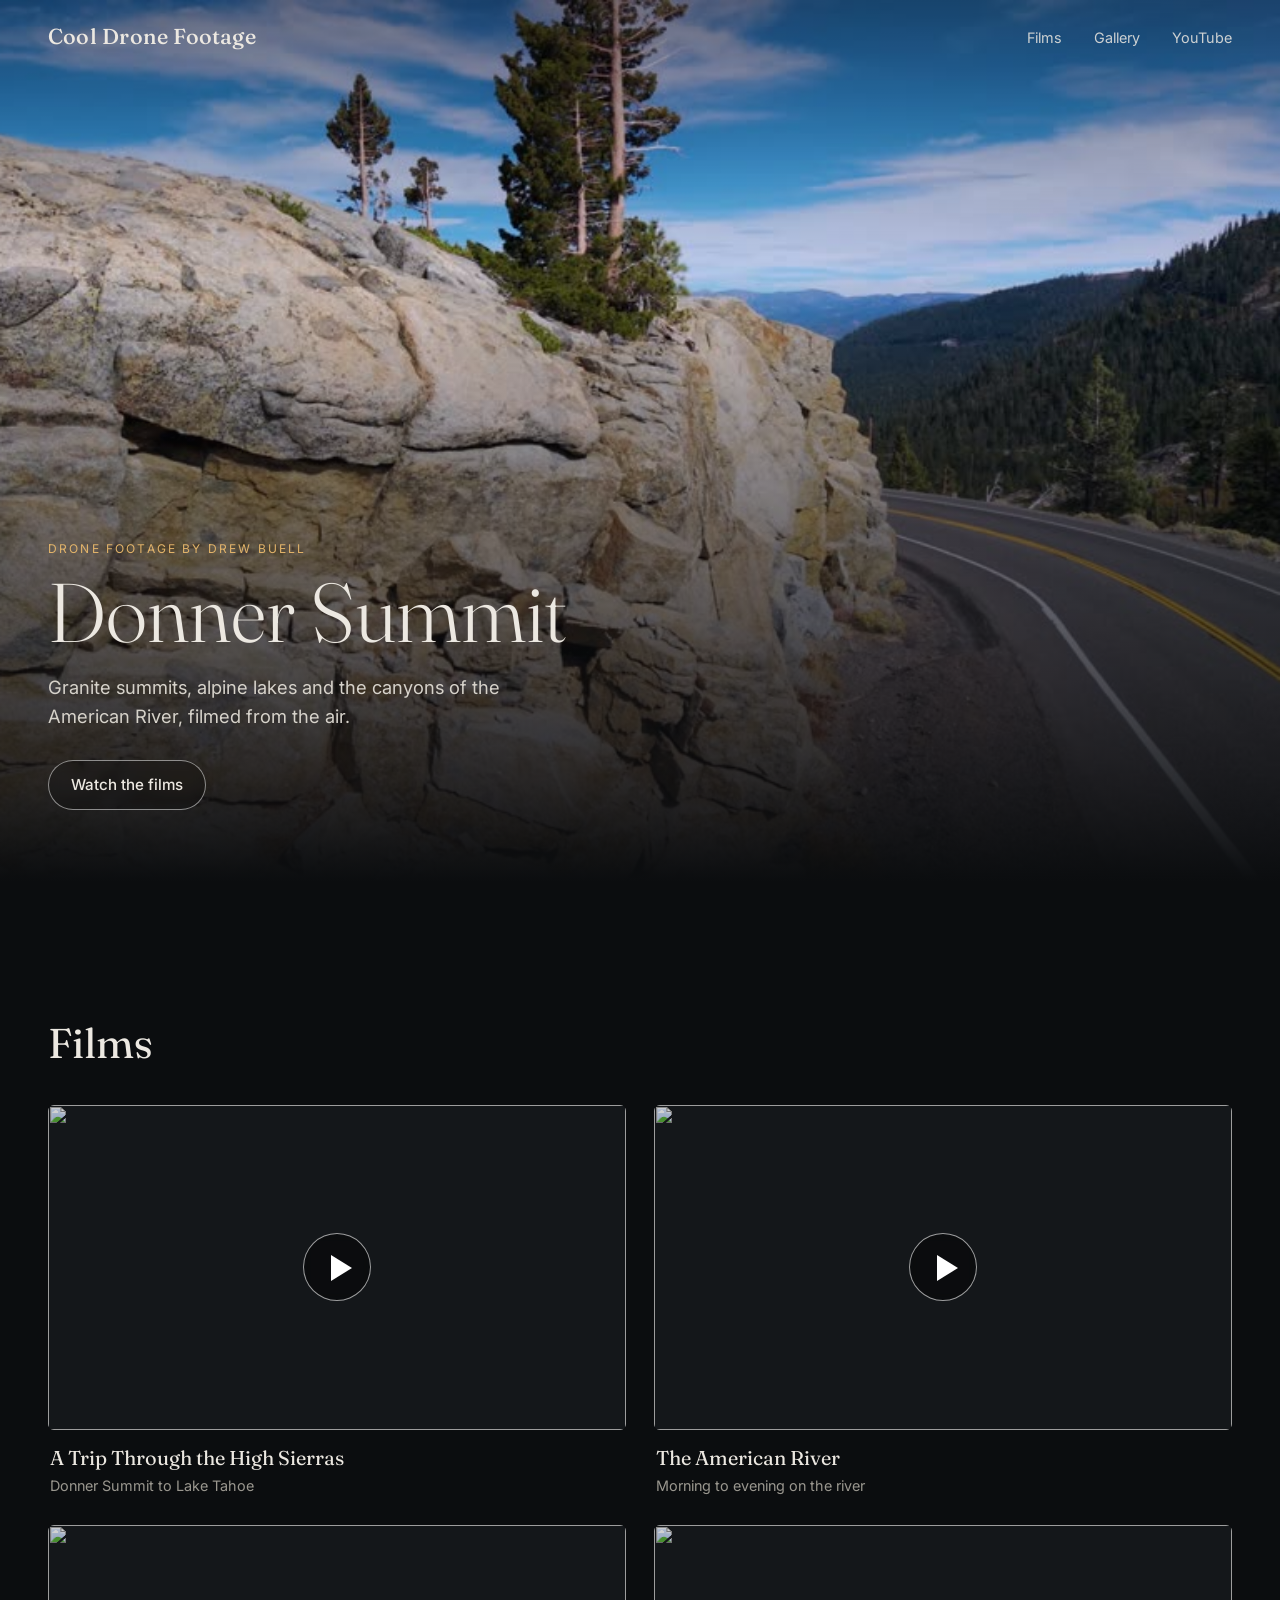
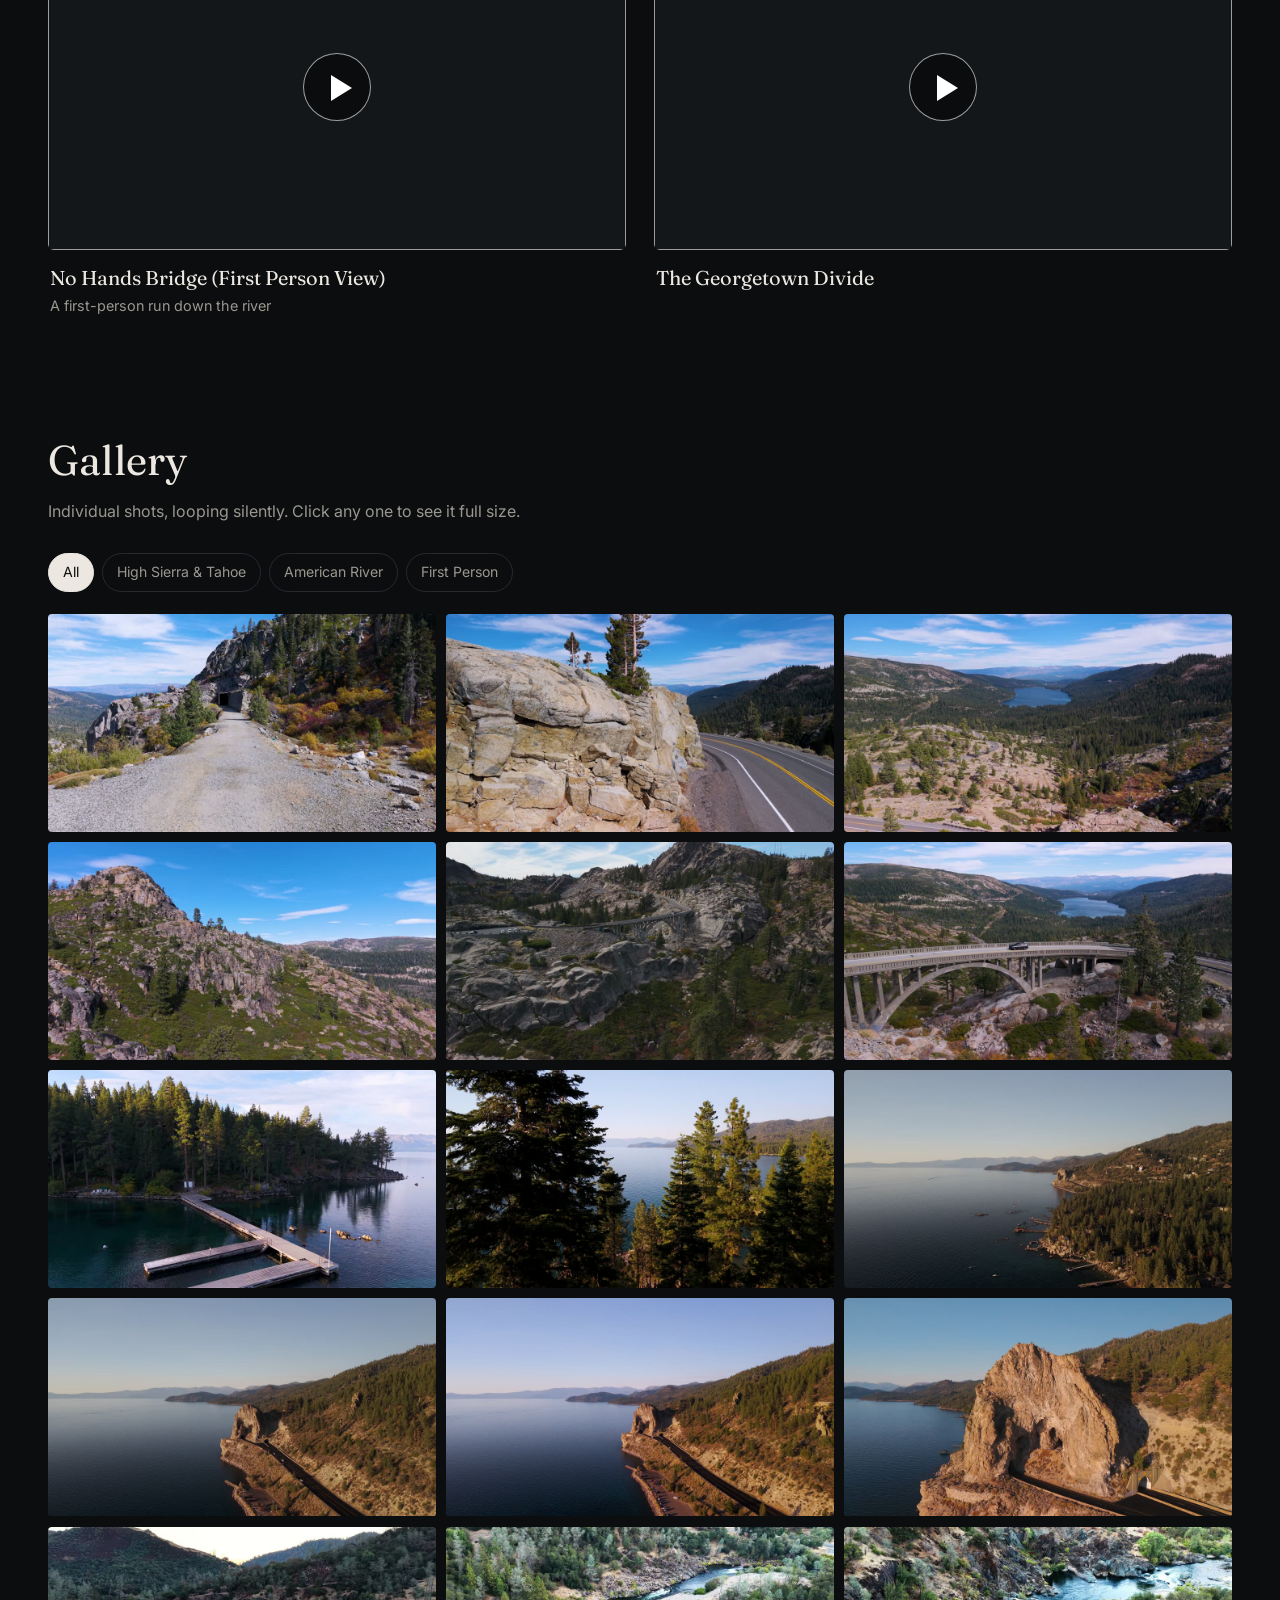
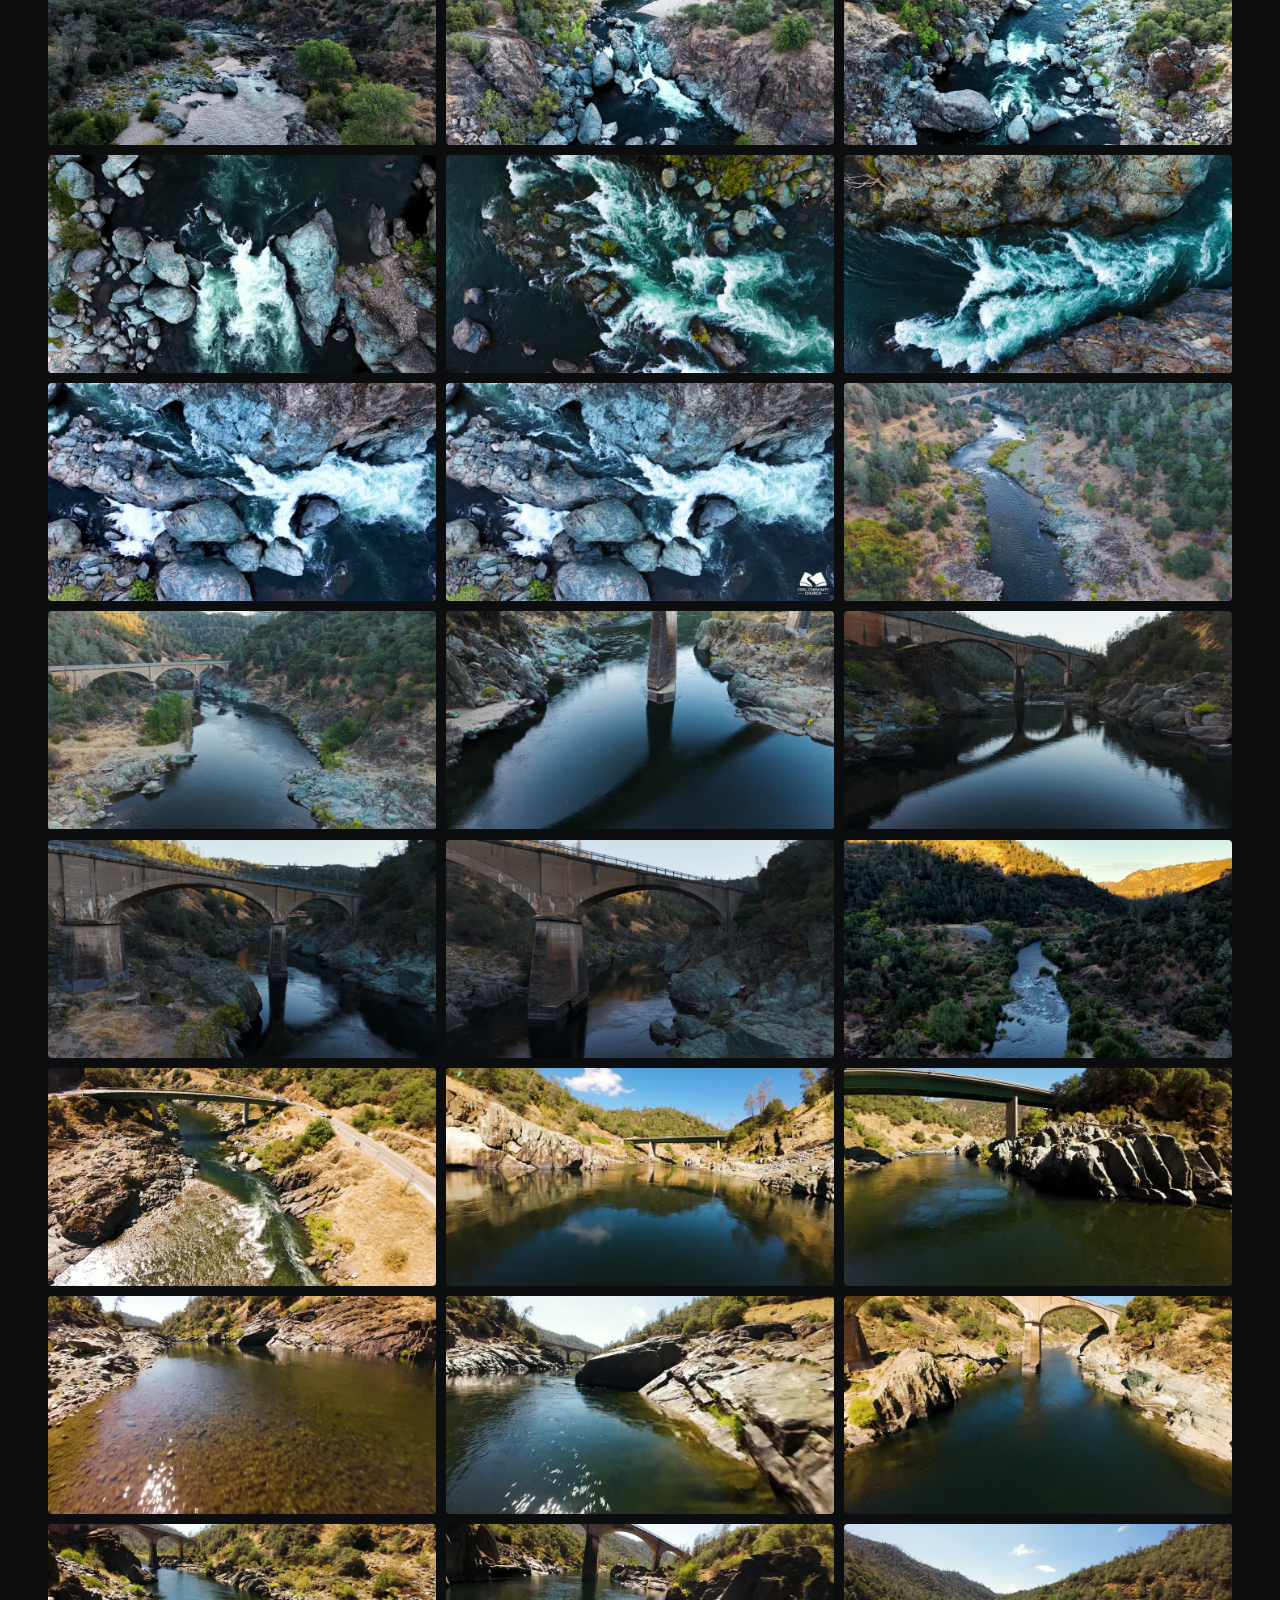
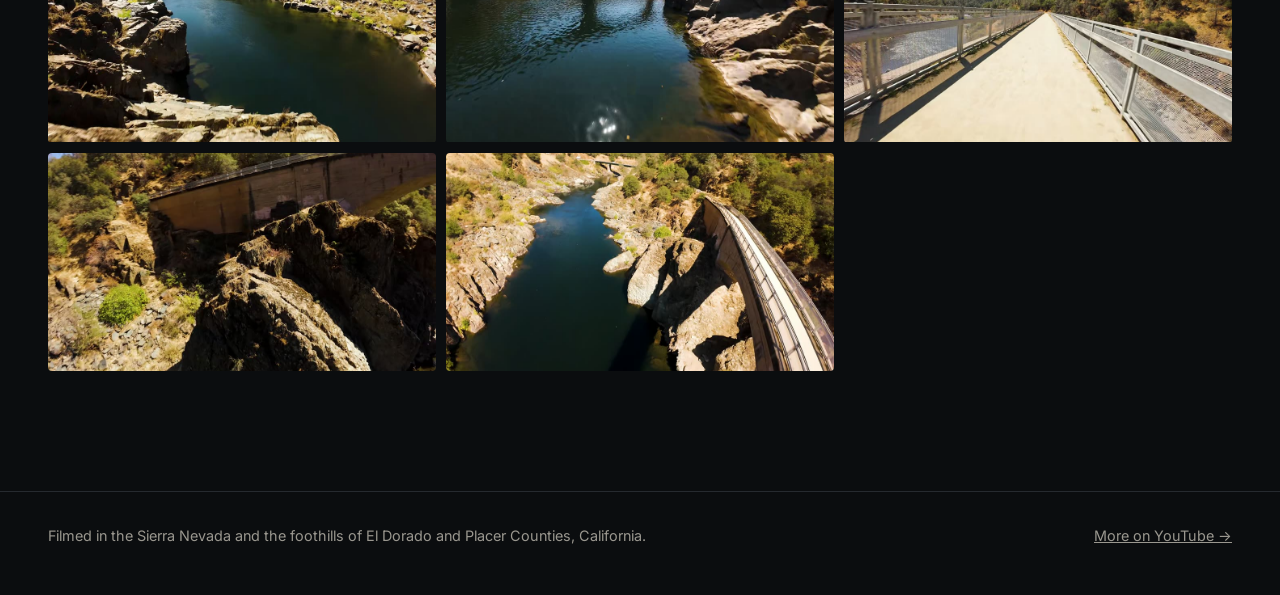
==== index.html @ 581e4784 "Publish Cool Drone Footage site Co-Authored-By: Claude Opus 5.5 <noreply@anthropic.com>" ====
<!doctype html>
<html lang="en">
<head>
  <meta charset="utf-8">
  <meta name="viewport" content="width=device-width, initial-scale=1">
  <title>Cool Drone Footage | Drew Buell</title>
  <meta name="description" content="Drone footage of the High Sierra, Lake Tahoe and the American River by Drew Buell.">
  <meta property="og:title" content="Cool Drone Footage">
  <meta property="og:description" content="Drone footage of the High Sierra, Lake Tahoe and the American River.">
  <meta property="og:image" content="media/donner-reveal.jpg">
  <link rel="preconnect" href="https://fonts.googleapis.com">
  <link rel="preconnect" href="https://fonts.gstatic.com" crossorigin>
  <link href="https://fonts.googleapis.com/css2?family=Fraunces:opsz,wght@9..144,300;9..144,500&family=Inter:wght@400;500;600&display=swap" rel="stylesheet">
  <link rel="stylesheet" href="styles.css">
</head>
<body>

  <header class="hero">
    <video class="hero-video" src="media/donner-reveal.mp4" poster="media/donner-reveal.jpg"
           autoplay muted loop playsinline aria-hidden="true"></video>
    <div class="hero-shade"></div>
    <nav class="topnav">
      <a class="brand" href="#">Cool Drone Footage</a>
      <div class="navlinks">
        <a href="#films">Films</a>
        <a href="#gallery">Gallery</a>
        <a href="https://www.youtube.com/@DrewBuell" target="_blank" rel="noopener">YouTube</a>
      </div>
    </nav>
    <div class="hero-text">
      <p class="eyebrow">Drone footage by Drew Buell</p>
      <h1>Donner Summit</h1>
      <p class="lede">Granite summits, alpine lakes and the canyons of the American River, filmed from the air.</p>
      <a class="button" href="#films">Watch the films</a>
    </div>
  </header>

  <main>
    <section id="films" class="section">
      <div class="section-head">
        <h2>Films</h2>
      </div>
      <div class="films" id="film-list"></div>
    </section>

    <section id="gallery" class="section">
      <div class="section-head">
        <h2>Gallery</h2>
        <p>Individual shots, looping silently. Click any one to see it full size.</p>
      </div>
      <div class="filters" role="group" aria-label="Filter clips">
        <button class="chip is-active" data-filter="all">All</button>
        <button class="chip" data-filter="sierras">High Sierra &amp; Tahoe</button>
        <button class="chip" data-filter="river">American River</button>
        <button class="chip" data-filter="fpv">First Person</button>
      </div>
      <div class="grid" id="grid"></div>
    </section>
  </main>

  <footer class="footer">
    <p>Filmed in the Sierra Nevada and the foothills of El Dorado and Placer Counties, California.</p>
    <p><a href="https://www.youtube.com/@DrewBuell" target="_blank" rel="noopener">More on YouTube →</a></p>
  </footer>

  <div class="viewer" id="viewer" hidden>
    <button class="viewer-close" aria-label="Close">×</button>
    <button class="viewer-nav prev" aria-label="Previous clip">‹</button>
    <figure class="viewer-body">
      <video id="viewer-video" muted loop playsinline controls></video>
      <figcaption>
        <span id="viewer-title"></span>
        <a id="viewer-film" href="#" target="_blank" rel="noopener"></a>
      </figcaption>
    </figure>
    <button class="viewer-nav next" aria-label="Next clip">›</button>
  </div>

  <script src="clips.js"></script>
  <script src="app.js"></script>
</body>
</html>
---- styles.css ----
:root {
  --bg: #0b0d0f;
  --panel: #14171a;
  --line: #262a2f;
  --text: #ece8e1;
  --muted: #9a978f;
  --accent: #e3b46a;
  --serif: "Fraunces", Georgia, serif;
  --sans: "Inter", system-ui, sans-serif;
  --gutter: clamp(16px, 4vw, 48px);
}

* { box-sizing: border-box; }
html { scroll-behavior: smooth; }
body {
  margin: 0;
  background: var(--bg);
  color: var(--text);
  font: 16px/1.6 var(--sans);
  -webkit-font-smoothing: antialiased;
}
a { color: inherit; }
button { font: inherit; color: inherit; }

/* Hero */
.hero {
  position: relative;
  min-height: 100svh;
  display: flex;
  flex-direction: column;
  justify-content: space-between;
  overflow: hidden;
}
.hero-video {
  position: absolute; inset: 0;
  width: 100%; height: 100%;
  object-fit: cover;
}
.hero-shade {
  position: absolute; inset: 0;
  background:
    linear-gradient(to bottom, rgba(0,0,0,.45), transparent 30%),
    linear-gradient(to top, var(--bg) 2%, rgba(11,13,15,.55) 35%, transparent 70%);
}
.topnav {
  position: relative;
  display: flex; justify-content: space-between; align-items: center;
  padding: 20px var(--gutter);
}
.brand {
  font-family: var(--serif); font-size: 1.35rem; font-weight: 500;
  text-decoration: none; letter-spacing: .01em;
}
.navlinks { display: flex; gap: clamp(14px, 3vw, 32px); }
.navlinks a { text-decoration: none; font-size: .9rem; opacity: .85; }
.navlinks a:hover { opacity: 1; }
.hero-text {
  position: relative;
  padding: 0 var(--gutter) clamp(48px, 10vh, 110px);
  max-width: 760px;
}
.eyebrow {
  text-transform: uppercase; letter-spacing: .18em;
  font-size: .75rem; color: var(--accent); margin: 0 0 12px;
}
h1 {
  font-family: var(--serif); font-weight: 300;
  font-size: clamp(2.6rem, 7vw, 5.2rem); line-height: 1.02;
  margin: 0 0 18px;
}
.lede { font-size: clamp(1rem, 1.6vw, 1.15rem); color: #d6d2ca; max-width: 520px; margin: 0 0 28px; }
.button {
  display: inline-block; padding: 12px 22px;
  border: 1px solid rgba(255,255,255,.5); border-radius: 999px;
  text-decoration: none; font-weight: 500; font-size: .95rem;
  backdrop-filter: blur(6px); background: rgba(0,0,0,.2);
  transition: background .2s, border-color .2s;
}
.button:hover { background: rgba(255,255,255,.12); border-color: #fff; }

/* Sections */
.section { padding: clamp(56px, 9vw, 110px) var(--gutter) 0; max-width: 1500px; margin: 0 auto; }
.section-head { margin-bottom: 28px; }
h2 { font-family: var(--serif); font-weight: 400; font-size: clamp(1.8rem, 3.5vw, 2.6rem); margin: 0 0 6px; }
.section-head p { color: var(--muted); margin: 0; }

/* Films */
.films { display: grid; grid-template-columns: repeat(auto-fill, minmax(min(100%, 420px), 1fr)); gap: 28px; }
.film { margin: 0; }
.film-frame {
  position: relative; aspect-ratio: 16 / 9;
  background: var(--panel); border-radius: 6px; overflow: hidden;
}
.film-frame img, .film-frame iframe {
  position: absolute; inset: 0; width: 100%; height: 100%; border: 0; object-fit: cover;
}
.film-play {
  position: absolute; inset: 0; width: 100%;
  border: 0; padding: 0; cursor: pointer; background: transparent;
}
.film-play img { transition: transform .6s ease, filter .3s; filter: brightness(.82); }
.film-play:hover img { transform: scale(1.03); filter: brightness(1); }
.film-play .play-icon {
  position: absolute; left: 50%; top: 50%; transform: translate(-50%, -50%);
  width: 68px; height: 68px; border-radius: 50%;
  background: rgba(0,0,0,.45); border: 1px solid rgba(255,255,255,.6);
  backdrop-filter: blur(4px);
}
.film-play .play-icon::after {
  content: ""; position: absolute; left: 27px; top: 21px;
  border-style: solid; border-width: 13px 0 13px 21px;
  border-color: transparent transparent transparent #fff;
}
.film figcaption { padding: 12px 2px 0; }
.film-title { font-family: var(--serif); font-size: 1.25rem; }
.film-note { color: var(--muted); font-size: .9rem; }

/* Gallery */
.filters { display: flex; flex-wrap: wrap; gap: 8px; margin-bottom: 22px; }
.chip {
  padding: 7px 14px; border-radius: 999px; cursor: pointer;
  border: 1px solid var(--line); background: transparent; font-size: .88rem; color: var(--muted);
}
.chip:hover { color: var(--text); border-color: #444; }
.chip.is-active { background: var(--text); color: var(--bg); border-color: var(--text); }
.grid { display: grid; grid-template-columns: repeat(auto-fill, minmax(min(100%, 300px), 1fr)); gap: 10px; }
.tile {
  position: relative; aspect-ratio: 16 / 9; overflow: hidden;
  border: 0; padding: 0; border-radius: 4px; cursor: zoom-in; background: var(--panel);
}
.tile video { width: 100%; height: 100%; object-fit: cover; display: block; transition: transform .8s ease; }
.tile:hover video { transform: scale(1.04); }
.tile-label {
  position: absolute; left: 0; right: 0; bottom: 0;
  padding: 26px 12px 9px; text-align: left; font-size: .85rem; font-weight: 500;
  background: linear-gradient(transparent, rgba(0,0,0,.7));
  opacity: 0; transform: translateY(4px); transition: opacity .25s, transform .25s;
}
.tile:hover .tile-label, .tile:focus-visible .tile-label { opacity: 1; transform: none; }
@media (hover: none) { .tile-label { opacity: 1; transform: none; } }
.tile[hidden] { display: none; }

/* Footer */
.footer {
  margin-top: clamp(64px, 10vw, 120px); padding: 32px var(--gutter) 48px;
  border-top: 1px solid var(--line); color: var(--muted); font-size: .9rem;
  display: flex; flex-wrap: wrap; gap: 8px 32px; justify-content: space-between;
}
.footer p { margin: 0; }

/* Full-size viewer */
.viewer {
  position: fixed; inset: 0; z-index: 10;
  background: rgba(5,6,7,.96);
  display: grid; grid-template-columns: 64px 1fr 64px; align-items: center;
}
.viewer[hidden] { display: none; }
.viewer-body { margin: 0; display: flex; flex-direction: column; align-items: center; min-width: 0; }
.viewer video { width: 100%; max-height: calc(100svh - 120px); background: #000; border-radius: 4px; }
.viewer figcaption {
  width: 100%; display: flex; justify-content: space-between; gap: 16px; flex-wrap: wrap;
  padding: 12px 2px 0; font-size: .95rem;
}
#viewer-title { font-family: var(--serif); font-size: 1.15rem; }
#viewer-film { color: var(--accent); text-decoration: none; }
#viewer-film:hover { text-decoration: underline; }
.viewer-close, .viewer-nav { background: none; border: 0; cursor: pointer; opacity: .7; }
.viewer-close:hover, .viewer-nav:hover { opacity: 1; }
.viewer-close { position: absolute; top: 10px; right: 16px; font-size: 2.2rem; line-height: 1; }
.viewer-nav { font-size: 3rem; height: 100%; }
@media (max-width: 640px) {
  .viewer { grid-template-columns: 1fr; padding: 0 12px; }
  .viewer-nav { position: absolute; bottom: 12px; height: auto; font-size: 2.4rem; }
  .viewer-nav.prev { left: 16px; }
  .viewer-nav.next { right: 16px; }
}

@media (prefers-reduced-motion: reduce) {
  html { scroll-behavior: auto; }
  .tile video, .film-play img { transition: none; }
}
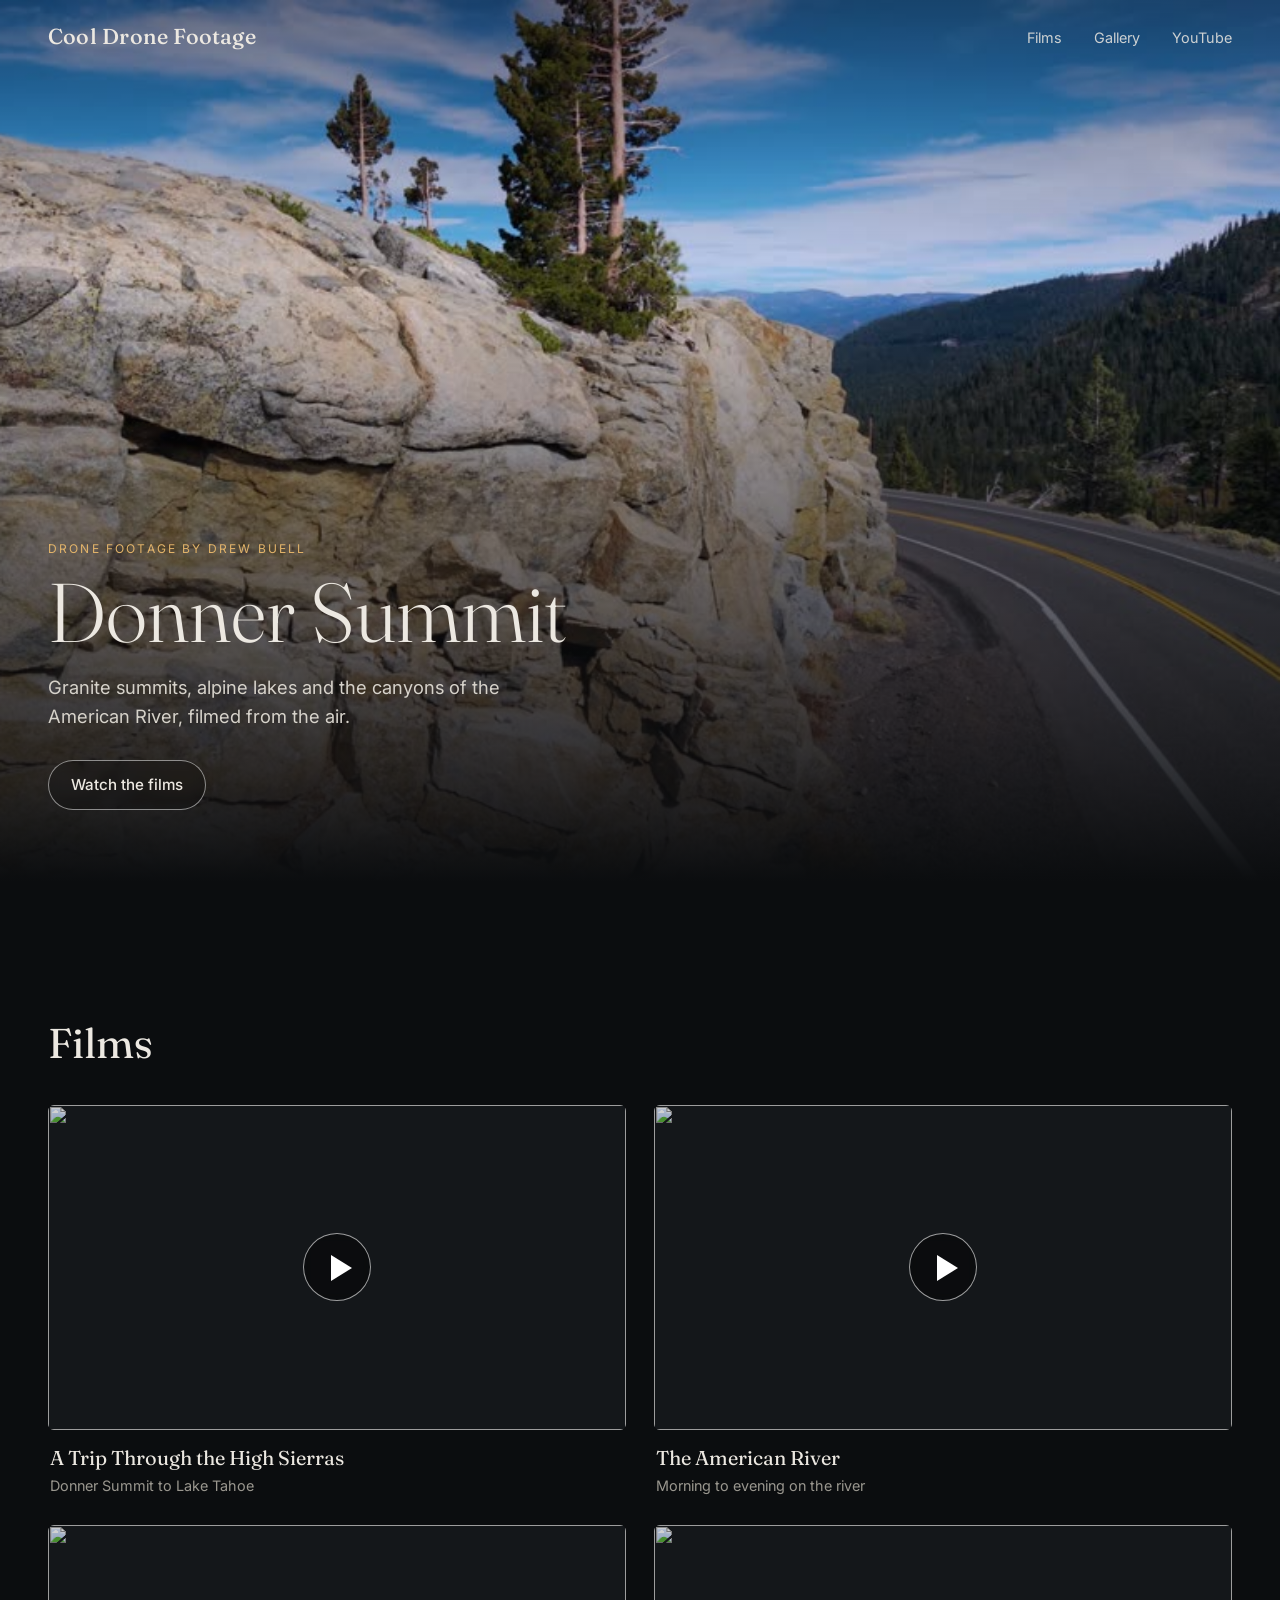
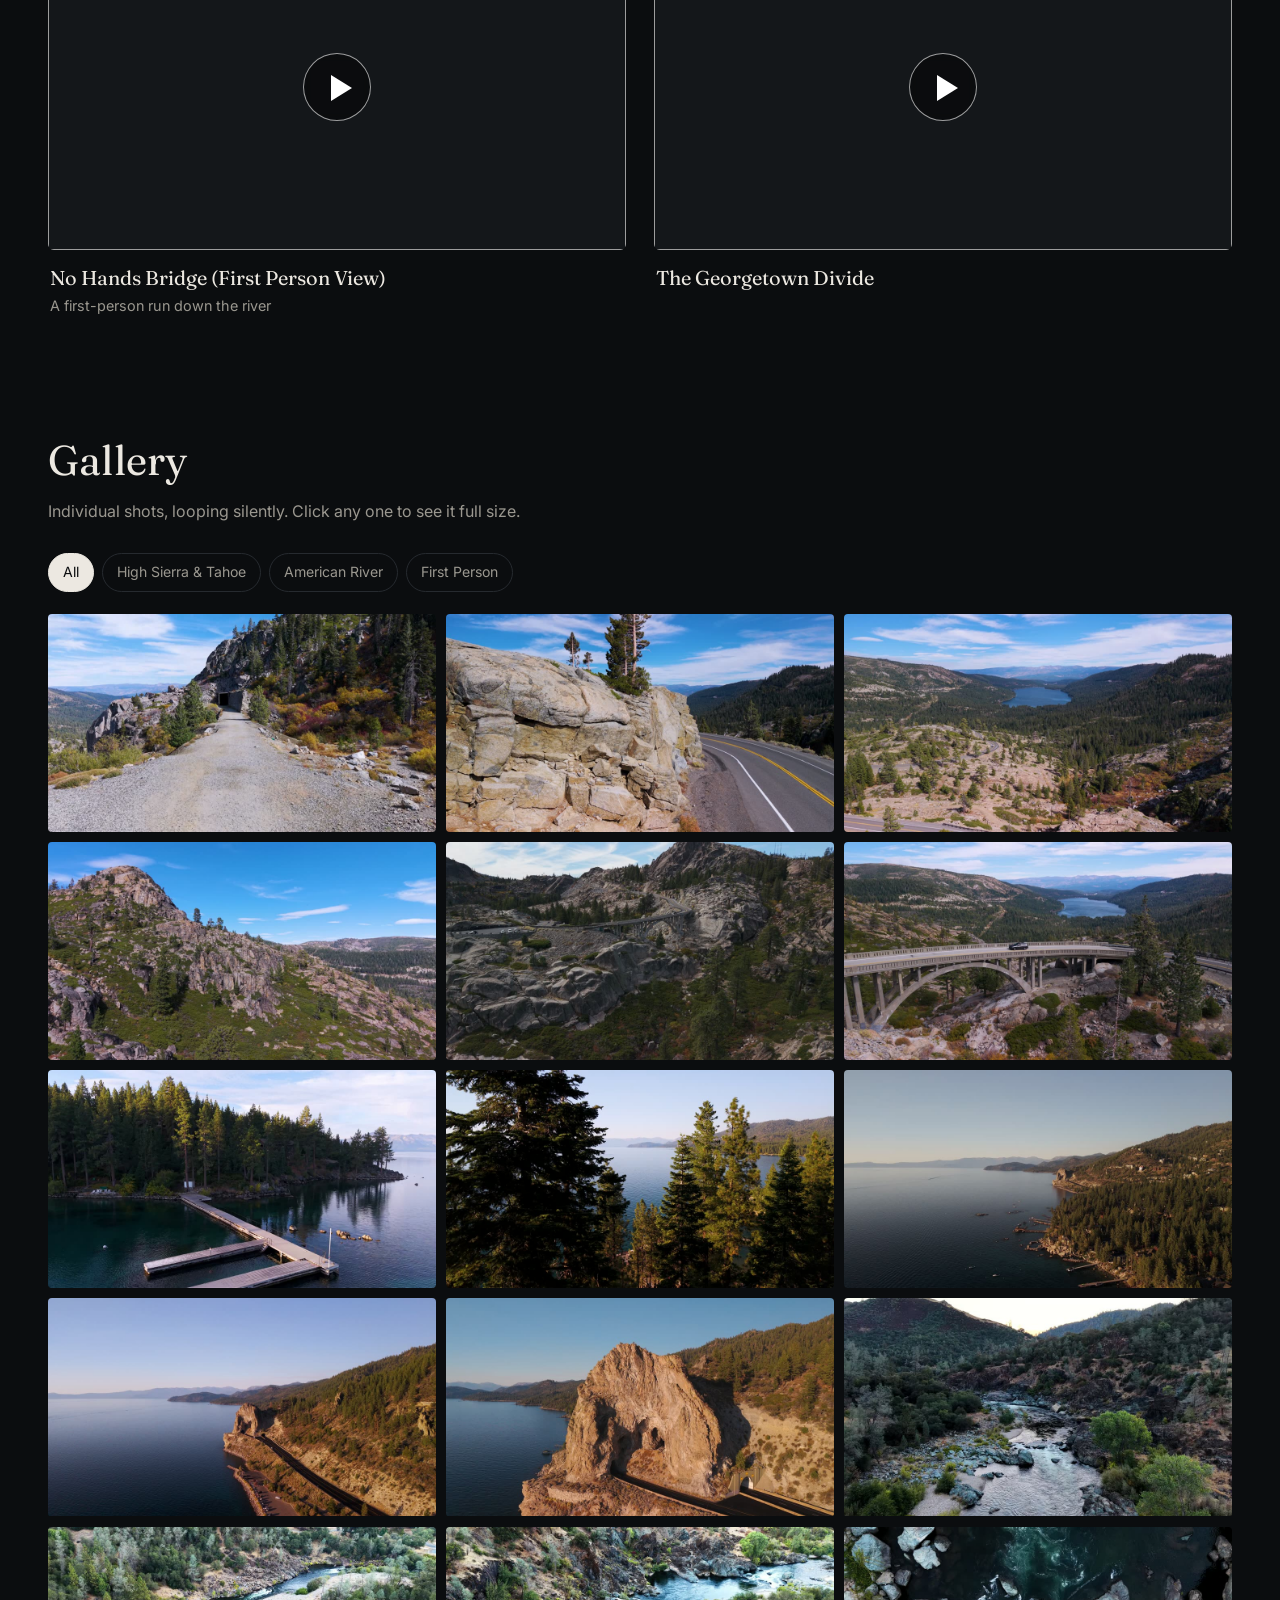
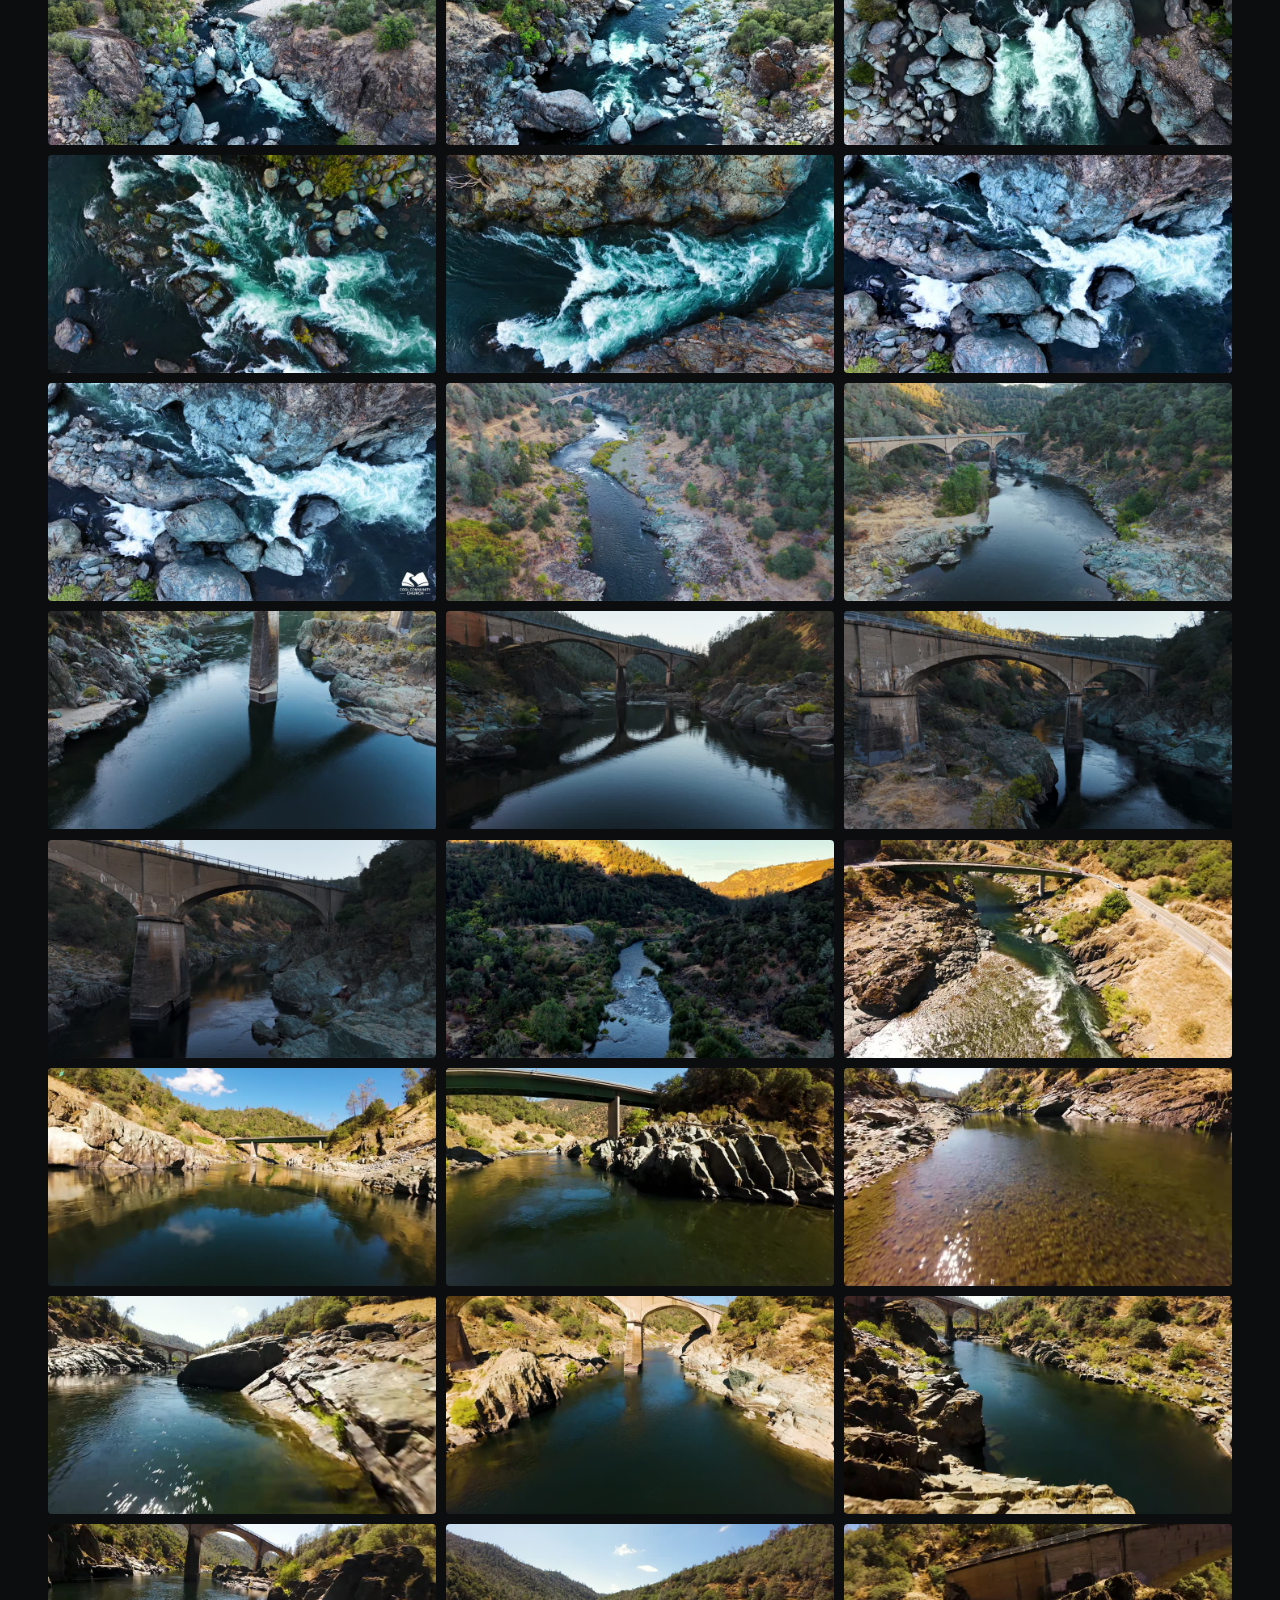
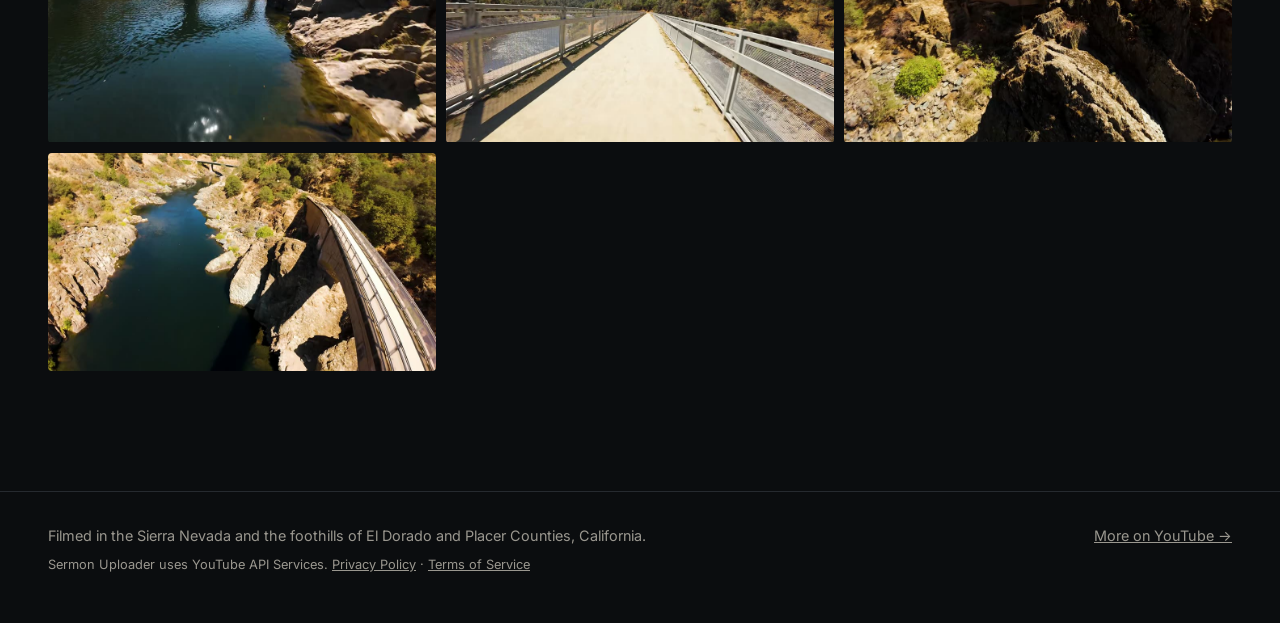
==== commit 783cb293: "Add terms page and footer links to privacy and terms Co-Authored-By: Claude Opus 5.5 <noreply@anthro" ====
--- a/index.html
+++ b/index.html
@@ -61,6 +61,7 @@
   <footer class="footer">
     <p>Filmed in the Sierra Nevada and the foothills of El Dorado and Placer Counties, California.</p>
     <p><a href="https://www.youtube.com/@DrewBuell" target="_blank" rel="noopener">More on YouTube →</a></p>
+    <p class="legal">Sermon Uploader uses YouTube API Services. <a href="privacy.html">Privacy Policy</a> · <a href="terms.html">Terms of Service</a></p>
   </footer>
 
   <div class="viewer" id="viewer" hidden>
--- a/styles.css
+++ b/styles.css
@@ -147,6 +147,7 @@
   display: flex; flex-wrap: wrap; gap: 8px 32px; justify-content: space-between;
 }
 .footer p { margin: 0; }
+.footer .legal { flex-basis: 100%; font-size: .8rem; }
 
 /* Full-size viewer */
 .viewer {
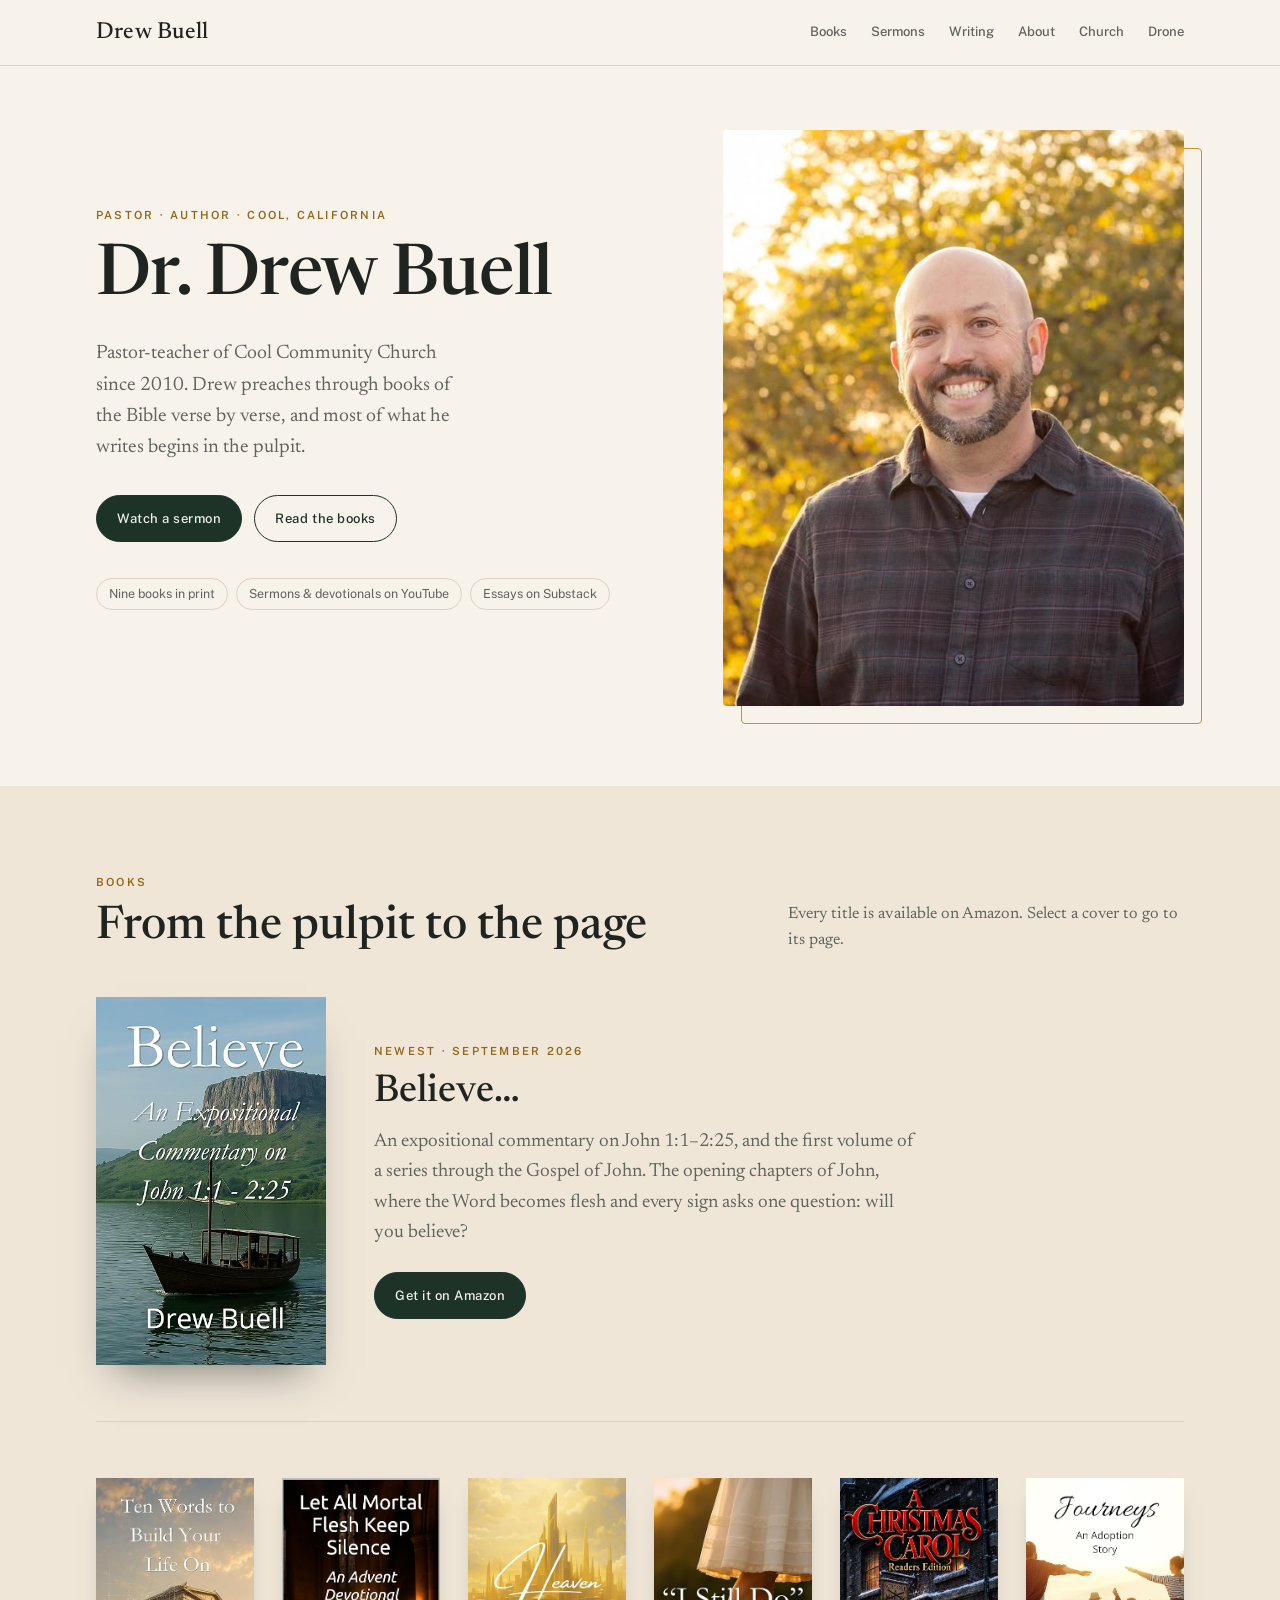
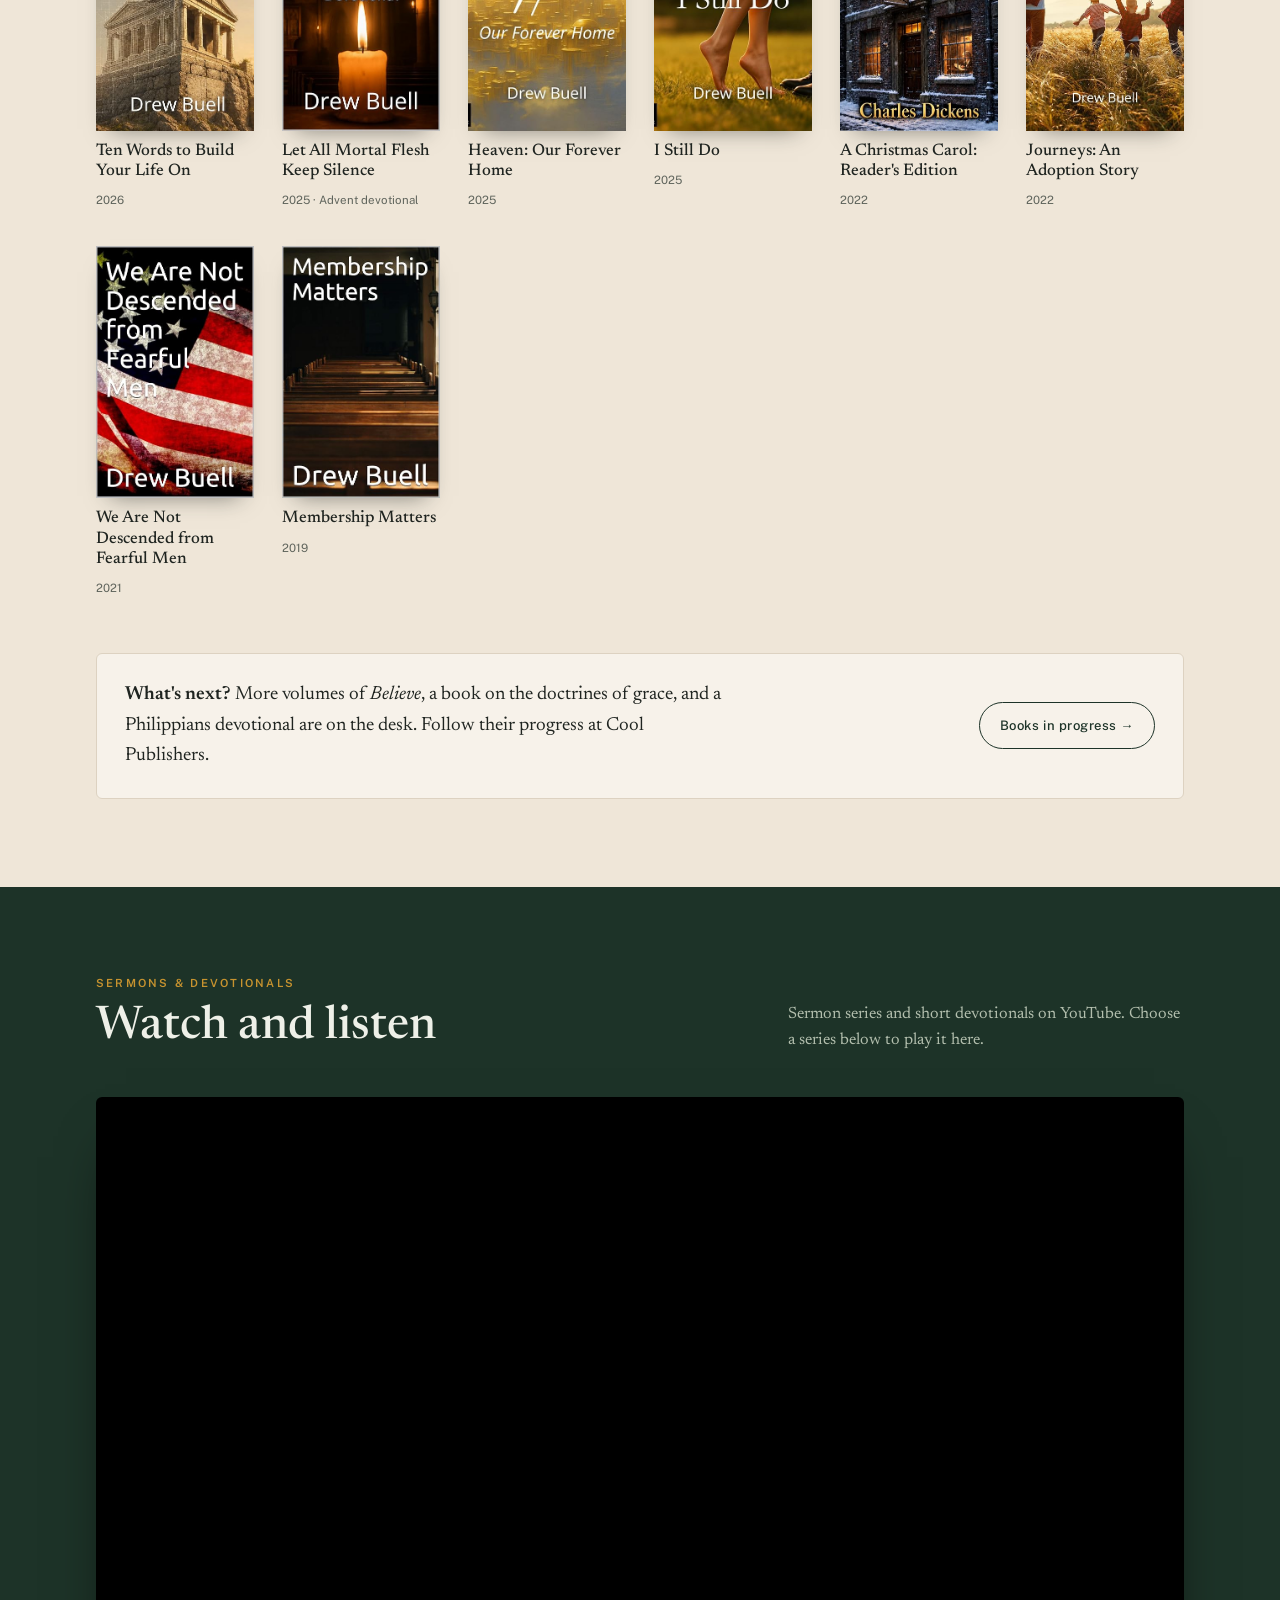
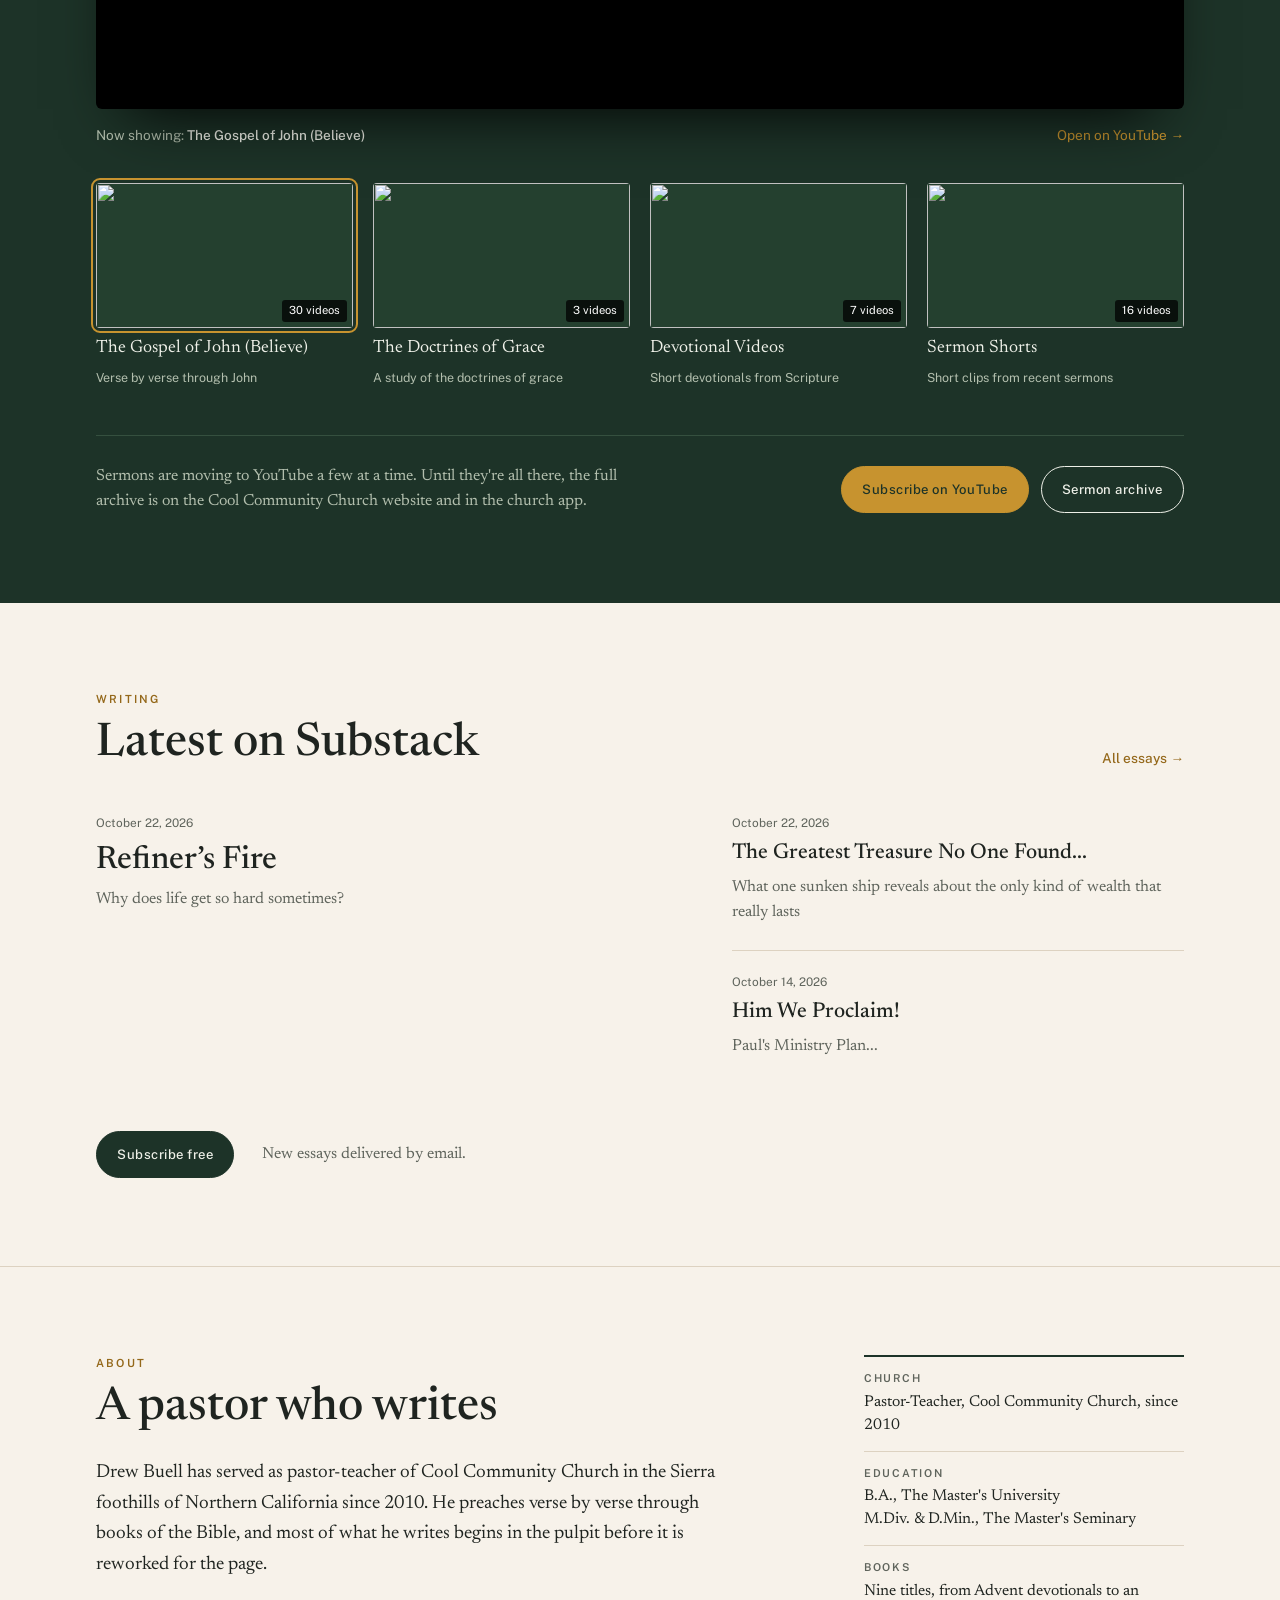
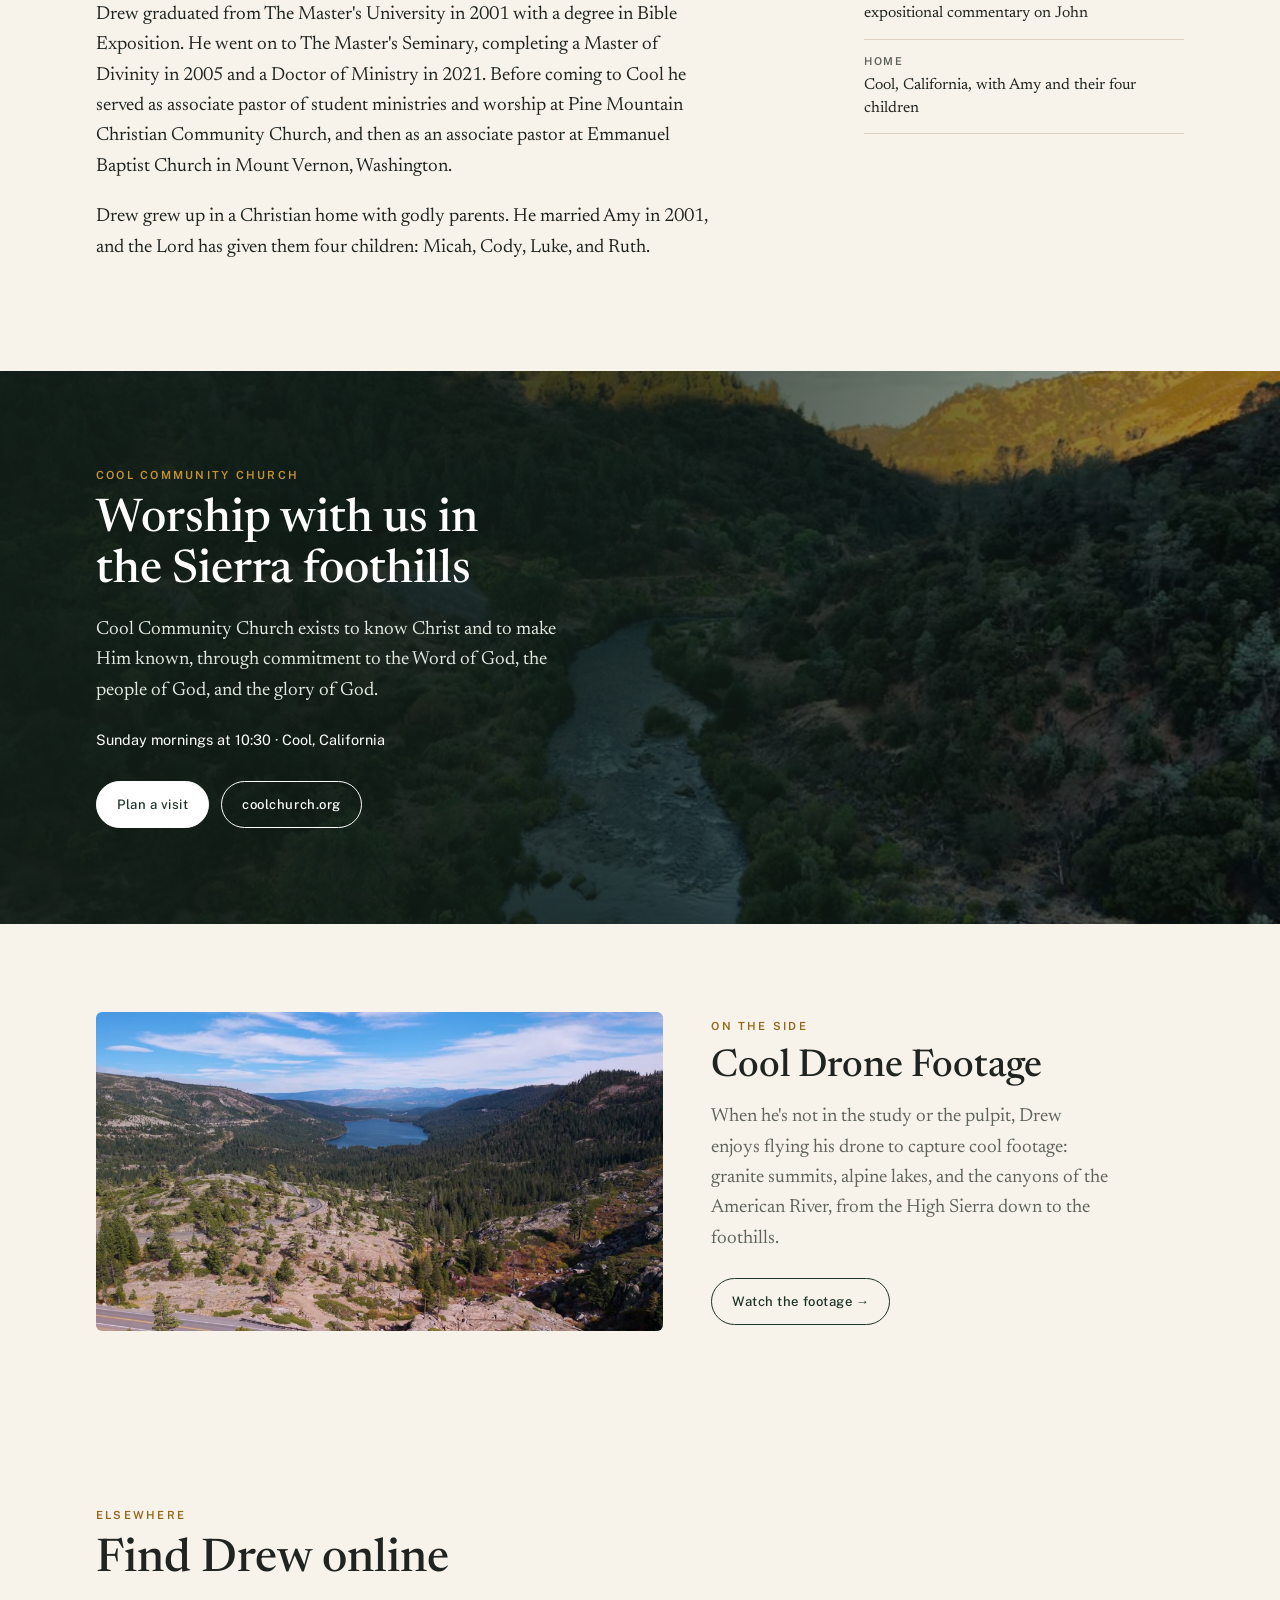
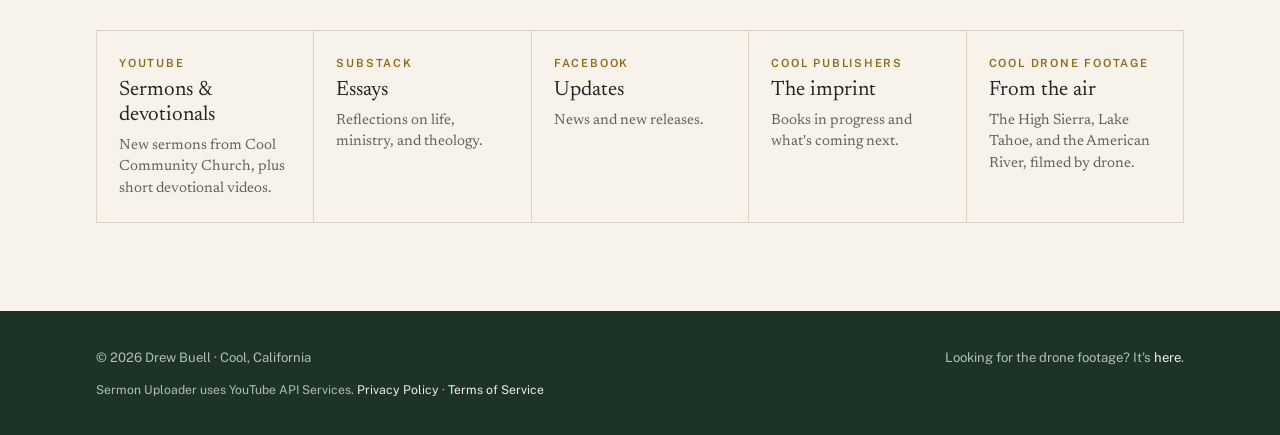
==== commit 202bff91: "Make drewbuell.com an author site and move the drone footage to /drone The homepage is now Drew's au" ====
--- a/index.html
+++ b/index.html
@@ -1,83 +1,470 @@
 <!doctype html>
 <html lang="en">
 <head>
-  <meta charset="utf-8">
-  <meta name="viewport" content="width=device-width, initial-scale=1">
-  <title>Cool Drone Footage | Drew Buell</title>
-  <meta name="description" content="Drone footage of the High Sierra, Lake Tahoe and the American River by Drew Buell.">
-  <meta property="og:title" content="Cool Drone Footage">
-  <meta property="og:description" content="Drone footage of the High Sierra, Lake Tahoe and the American River.">
-  <meta property="og:image" content="media/donner-reveal.jpg">
-  <link rel="preconnect" href="https://fonts.googleapis.com">
-  <link rel="preconnect" href="https://fonts.gstatic.com" crossorigin>
-  <link href="https://fonts.googleapis.com/css2?family=Fraunces:opsz,wght@9..144,300;9..144,500&family=Inter:wght@400;500;600&display=swap" rel="stylesheet">
-  <link rel="stylesheet" href="styles.css">
+<meta charset="utf-8">
+<meta name="viewport" content="width=device-width, initial-scale=1, viewport-fit=cover">
+<title>Drew Buell | Pastor &amp; Author</title>
+<meta name="description" content="Dr. Drew Buell is pastor-teacher of Cool Community Church in Cool, California, and the author of nine books. Sermons, devotionals, books, and essays.">
+<meta property="og:title" content="Dr. Drew Buell">
+<meta property="og:description" content="Pastor-teacher of Cool Community Church and author. Sermons, devotionals, books, and essays.">
+<meta property="og:image" content="https://www.drewbuell.com/img/drew.jpg">
+<meta property="og:url" content="https://www.drewbuell.com/">
+<link rel="icon" href="img/drew.jpg">
+<link rel="preconnect" href="https://fonts.googleapis.com">
+<link rel="preconnect" href="https://fonts.gstatic.com" crossorigin>
+<link rel="stylesheet" href="https://fonts.googleapis.com/css2?family=Newsreader:ital,opsz,wght@0,6..72,400..600;1,6..72,400..500&family=Public+Sans:wght@400;500;600&display=swap">
+<style>
+html { -webkit-text-size-adjust: 100%; scroll-behavior: smooth; }
+body { margin: 0; }
+img { max-width: 100%; display: block; }
+/* Layout: warm paper pages with deep foothill-green bands, and one autumn-gold
+   accent taken from the portrait. Personal rather than the imprint's ink-and-brass. */
+:root {
+  --paper: #f7f2ea;
+  --paper-2: #efe6d8;
+  --ink: #1f2420;
+  --muted: #5f645c;
+  --rule: #ddd2c1;
+  --forest: #1d3328;
+  --forest-2: #24402f;
+  --on-forest: #eef0e8;
+  --muted-on-forest: #b3bfae;
+  --rule-forest: #35503f;
+  --gold: #c7932f;
+  --gold-deep: #94681a;
+  --display: "Newsreader", Georgia, "Times New Roman", serif;
+  --body: "Newsreader", Georgia, "Times New Roman", serif;
+  --label: "Public Sans", "Helvetica Neue", Arial, sans-serif;
+  color-scheme: light;
+}
+* { box-sizing: border-box; }
+body { background: var(--paper); color: var(--ink); font-family: var(--body); font-size: 19px; line-height: 1.6; }
+a { color: inherit; }
+a:focus-visible, button:focus-visible { outline: 2px solid var(--gold); outline-offset: 3px; }
+.wrap { max-width: 1120px; margin: 0 auto; padding-left: max(16px, env(safe-area-inset-left, 0px)); padding-right: max(16px, env(safe-area-inset-right, 0px)); }
+.eyebrow { font-family: var(--label); font-weight: 600; font-size: 0.7rem; letter-spacing: 0.2em; text-transform: uppercase; color: var(--gold-deep); }
+h1, h2, h3 { font-family: var(--display); font-weight: 500; text-wrap: balance; margin: 0; line-height: 1.1; }
+.btns { display: flex; flex-wrap: wrap; gap: 12px; }
+.btn { font-family: var(--label); font-weight: 500; font-size: 0.82rem; letter-spacing: 0.04em; text-decoration: none; padding: 12px 20px; border-radius: 999px; border: 1px solid var(--forest); color: var(--forest); display: inline-block; }
+.btn.solid { background: var(--forest); color: var(--on-forest); }
+.btn:hover { background: var(--forest-2); border-color: var(--forest-2); color: var(--on-forest); }
+.more { font-family: var(--label); font-weight: 500; font-size: 0.85rem; text-decoration: none; color: var(--gold-deep); }
+.more:hover { text-decoration: underline; }
+
+/* header */
+.top { position: sticky; top: 0; z-index: 5; background: color-mix(in srgb, var(--paper) 92%, transparent); backdrop-filter: blur(8px); border-bottom: 1px solid var(--rule); }
+.top .wrap { display: flex; align-items: center; justify-content: space-between; gap: 16px; padding-block: 14px; }
+.name { font-family: var(--display); font-size: 1.45rem; font-weight: 500; text-decoration: none; letter-spacing: 0.01em; }
+nav ul { display: flex; flex-wrap: wrap; gap: 6px 24px; list-style: none; margin: 0; padding: 0; }
+nav a { font-family: var(--label); font-size: 0.82rem; font-weight: 500; text-decoration: none; color: var(--muted); }
+nav a:hover { color: var(--ink); }
+
+/* hero */
+.hero { padding-block: 64px 80px; overflow-x: clip; }
+.hero .wrap { display: grid; grid-template-columns: 1.1fr 0.9fr; gap: 64px; align-items: center; }
+.hero-copy { min-width: 0; }
+.hero h1 { font-size: clamp(2.6rem, 6vw, 4.4rem); margin: 14px 0 0; letter-spacing: -0.01em; }
+.hero h1 em { color: var(--gold-deep); }
+.hero .lede { font-size: 1.22rem; color: var(--muted); max-width: 34ch; margin: 22px 0 32px; }
+.hero-photo { position: relative; min-width: 0; }
+.hero-photo img { width: 100%; aspect-ratio: 4 / 5; object-fit: cover; object-position: 50% 30%; border-radius: 4px; }
+.hero-photo::before { content: ""; position: absolute; inset: 18px -18px -18px 18px; border: 1px solid var(--gold); border-radius: 4px; z-index: -1; }
+.roles { display: flex; flex-wrap: wrap; gap: 8px; margin-top: 36px; padding: 0; list-style: none; }
+.roles li { font-family: var(--label); font-size: 0.78rem; color: var(--muted); border: 1px solid var(--rule); border-radius: 999px; padding: 5px 12px; }
+
+section.band { padding-block: 88px; }
+.sec-head { display: flex; flex-wrap: wrap; justify-content: space-between; align-items: end; gap: 12px 32px; margin-bottom: 44px; }
+.sec-head h2 { font-size: clamp(2rem, 4vw, 2.9rem); margin-top: 10px; }
+.sec-head p { margin: 0; max-width: 44ch; color: var(--muted); font-size: 1.02rem; }
+
+/* books */
+.books-band { background: var(--paper-2); }
+.featured { display: grid; grid-template-columns: 230px 1fr; gap: 48px; align-items: center; padding-bottom: 56px; margin-bottom: 56px; border-bottom: 1px solid var(--rule); }
+.featured img { width: 100%; aspect-ratio: 5 / 8; object-fit: cover; box-shadow: 0 24px 40px -20px rgba(31,36,32,.55); }
+.featured .copy { min-width: 0; max-width: 54ch; }
+.featured h3 { font-size: clamp(1.8rem, 3.4vw, 2.4rem); margin: 10px 0 14px; }
+.featured p { margin: 0 0 24px; color: var(--muted); }
+.books { display: grid; grid-template-columns: repeat(auto-fill, minmax(150px, 1fr)); gap: 36px 28px; }
+.book { display: flex; flex-direction: column; gap: 10px; min-width: 0; text-decoration: none; }
+.book img { width: 100%; aspect-ratio: 5 / 8; object-fit: cover; background: var(--rule); box-shadow: 0 12px 22px -14px rgba(31,36,32,.55); transition: transform .25s ease; }
+.book:hover img { transform: translateY(-4px); }
+.book .t { font-family: var(--display); font-size: 1.05rem; line-height: 1.2; font-weight: 500; }
+.book .y { font-family: var(--label); font-size: 0.72rem; color: var(--muted); }
+.coming { margin-top: 56px; display: flex; flex-wrap: wrap; justify-content: space-between; align-items: center; gap: 16px 32px; padding: 26px 28px; border: 1px solid var(--rule); border-radius: 6px; background: var(--paper); }
+.coming p { margin: 0; max-width: 60ch; }
+.coming strong { font-family: var(--display); font-weight: 600; }
+
+/* sermons: green band */
+.watch { background: var(--forest); color: var(--on-forest); }
+.watch .eyebrow { color: var(--gold); }
+.watch .sec-head p { color: var(--muted-on-forest); }
+.player { position: relative; aspect-ratio: 16 / 9; background: #000; border-radius: 6px; overflow: hidden; box-shadow: 0 30px 60px -30px #000; }
+.player iframe { position: absolute; inset: 0; width: 100%; height: 100%; border: 0; }
+.player-cap { display: flex; flex-wrap: wrap; justify-content: space-between; gap: 6px 20px; margin: 16px 0 36px; font-family: var(--label); font-size: 0.85rem; color: var(--muted-on-forest); }
+.player-cap b { color: var(--on-forest); font-weight: 500; }
+.player-cap a { color: var(--gold); text-decoration: none; }
+.lists { display: grid; grid-template-columns: repeat(4, minmax(0, 1fr)); gap: 20px; }
+.list { all: unset; cursor: pointer; display: flex; flex-direction: column; gap: 10px; min-width: 0; }
+.list .thumb { position: relative; aspect-ratio: 16 / 9; border-radius: 4px; overflow: hidden; background: var(--forest-2); outline: 2px solid transparent; outline-offset: 3px; transition: outline-color .2s; }
+.list .thumb img { width: 100%; height: 100%; object-fit: cover; }
+.list .count { position: absolute; right: 6px; bottom: 6px; font-family: var(--label); font-size: 0.7rem; background: rgba(0,0,0,.75); color: #fff; padding: 2px 7px; border-radius: 3px; }
+.list .t { font-family: var(--display); font-size: 1.12rem; line-height: 1.2; }
+.list .d { font-family: var(--label); font-size: 0.78rem; color: var(--muted-on-forest); line-height: 1.4; }
+.list[aria-pressed="true"] .thumb { outline-color: var(--gold); }
+.list:hover .t { color: var(--gold); }
+.list:focus-visible .thumb { outline-color: var(--on-forest); }
+.archive { margin-top: 48px; padding-top: 28px; border-top: 1px solid var(--rule-forest); display: flex; flex-wrap: wrap; justify-content: space-between; align-items: center; gap: 16px 32px; }
+.archive p { margin: 0; max-width: 58ch; color: var(--muted-on-forest); font-size: 1rem; }
+.watch .btn { border-color: var(--on-forest); color: var(--on-forest); }
+.watch .btn.solid { background: var(--gold); border-color: var(--gold); color: var(--forest); }
+.watch .btn:hover { background: var(--on-forest); color: var(--forest); border-color: var(--on-forest); }
+
+/* writing */
+.essays { display: grid; grid-template-columns: 1.3fr 1fr; gap: 24px 48px; }
+.essay { display: flex; flex-direction: column; gap: 8px; text-decoration: none; min-width: 0; }
+.essay img { width: 100%; aspect-ratio: 16 / 9; object-fit: cover; border-radius: 4px; background: var(--paper-2); margin-bottom: 8px; }
+.essay .y { font-family: var(--label); font-size: 0.74rem; color: var(--muted); }
+.essay .t { font-family: var(--display); font-size: 1.35rem; line-height: 1.2; font-weight: 500; }
+.essay .d { color: var(--muted); font-size: 1rem; }
+.essay.lead { grid-row: span 3; }
+.essay.lead .t { font-size: 2rem; }
+.essay:not(.lead) img { display: none; }
+.essay:not(.lead) + .essay:not(.lead) { border-top: 1px solid var(--rule); padding-top: 22px; }
+.essay:hover .t { color: var(--gold-deep); }
+.subscribe { margin-top: 48px; display: flex; flex-wrap: wrap; align-items: center; gap: 16px 28px; }
+.subscribe p { margin: 0; color: var(--muted); font-size: 1rem; }
+
+/* about */
+.about { border-top: 1px solid var(--rule); }
+.about .wrap { display: grid; grid-template-columns: 1fr 320px; gap: 64px; align-items: start; }
+.bio { max-width: 62ch; min-width: 0; }
+.bio h2 { font-size: clamp(2rem, 4vw, 2.9rem); margin: 10px 0 24px; }
+.bio p { margin: 0 0 1.05em; }
+.facts { list-style: none; padding: 0; margin: 0; display: grid; gap: 0; border-top: 2px solid var(--forest); min-width: 0; }
+.facts li { padding: 14px 0; border-bottom: 1px solid var(--rule); font-size: 0.98rem; line-height: 1.45; }
+.facts span { display: block; font-family: var(--label); font-size: 0.68rem; font-weight: 600; letter-spacing: 0.16em; text-transform: uppercase; color: var(--muted); margin-bottom: 4px; }
+
+/* church: photo band */
+.church { position: relative; color: #fff; background: var(--forest) url("img/canyon.jpg") center / cover no-repeat; }
+.church::before { content: ""; position: absolute; inset: 0; background: linear-gradient(90deg, rgba(18,30,23,.92) 0%, rgba(18,30,23,.78) 50%, rgba(18,30,23,.35) 100%); }
+.church .wrap { position: relative; padding-block: 96px; }
+.church .eyebrow { color: var(--gold); }
+.church h2 { font-size: clamp(2rem, 4vw, 2.9rem); margin: 10px 0 18px; max-width: 18ch; }
+.church p { max-width: 46ch; margin: 0 0 12px; color: #e3e8df; }
+.church .when { font-family: var(--label); font-size: 0.9rem; margin: 22px 0 30px; color: #fff; }
+.church .btn { border-color: #fff; color: #fff; }
+.church .btn.solid { background: #fff; color: var(--forest); }
+.church .btn:hover { background: var(--gold); border-color: var(--gold); color: var(--forest); }
+
+/* drone: a small side-by-side teaser for the drone site */
+.drone { padding-bottom: 0; }
+.drone .wrap { display: grid; grid-template-columns: 1.2fr 1fr; gap: 48px; align-items: center; }
+.drone-shot { display: block; border-radius: 6px; overflow: hidden; min-width: 0; }
+.drone-shot img { width: 100%; aspect-ratio: 16 / 9; object-fit: cover; transition: transform .4s ease; }
+.drone-shot:hover img { transform: scale(1.03); }
+.drone-copy { min-width: 0; }
+.drone-copy h2 { font-size: clamp(1.8rem, 3.4vw, 2.4rem); margin: 10px 0 14px; }
+.drone-copy p { margin: 0 0 24px; color: var(--muted); max-width: 40ch; }
+
+/* elsewhere */
+.elsewhere { display: grid; grid-template-columns: repeat(auto-fit, minmax(190px, 1fr)); border-top: 1px solid var(--rule); border-left: 1px solid var(--rule); }
+.link { background: var(--paper); box-shadow: inset -1px -1px 0 var(--rule); padding: 24px 22px; text-decoration: none; display: flex; flex-direction: column; gap: 6px; min-width: 0; }
+.link .k { font-family: var(--label); font-size: 0.7rem; font-weight: 600; letter-spacing: 0.16em; text-transform: uppercase; color: var(--gold-deep); }
+.link .t { font-family: var(--display); font-size: 1.3rem; line-height: 1.2; }
+.link .d { font-size: 0.92rem; color: var(--muted); line-height: 1.45; }
+.link:hover { background: #fffaf2; }
+.link:hover .t { color: var(--gold-deep); }
+
+footer { background: var(--forest); color: var(--muted-on-forest); padding-block: 36px; font-family: var(--label); font-size: 0.82rem; }
+footer .wrap { display: flex; flex-wrap: wrap; justify-content: space-between; gap: 12px 32px; }
+footer p { margin: 0; }
+footer a { color: var(--on-forest); text-decoration: none; }
+footer a:hover { text-decoration: underline; }
+footer .legal { flex-basis: 100%; font-size: 0.76rem; }
+
+@media (max-width: 900px) {
+  .drone .wrap { grid-template-columns: 1fr; gap: 28px; }
+  .hero .wrap, .about .wrap { grid-template-columns: 1fr; gap: 48px; }
+  .hero-photo { max-width: 380px; margin-right: 18px; }
+  .lists { grid-template-columns: repeat(2, minmax(0, 1fr)); }
+  .essays { grid-template-columns: 1fr; }
+  .essay.lead { grid-row: auto; }
+}
+@media (max-width: 640px) {
+  body { font-size: 18px; }
+  .top .wrap { flex-direction: column; align-items: flex-start; gap: 8px; padding-block: 10px; }
+  nav ul { gap: 4px 16px; }
+  .hero { padding-block: 40px 64px; }
+  section.band { padding-block: 64px; }
+  .featured { grid-template-columns: 1fr; gap: 28px; }
+  .featured img { width: 180px; }
+  .books { grid-template-columns: repeat(2, minmax(0, 1fr)); gap: 28px 18px; }
+  .lists { gap: 24px 14px; }
+  .church::before { background: rgba(18,30,23,.85); }
+  .church .wrap { padding-block: 72px; }
+}
+@media (prefers-reduced-motion: reduce) { html { scroll-behavior: auto; } .book img { transition: none; } .book:hover img, .drone-shot:hover img { transform: none; } }
+</style>
 </head>
 <body>
 
-  <header class="hero">
-    <video class="hero-video" src="media/donner-reveal.mp4" poster="media/donner-reveal.jpg"
-           autoplay muted loop playsinline aria-hidden="true"></video>
-    <div class="hero-shade"></div>
-    <nav class="topnav">
-      <a class="brand" href="#">Cool Drone Footage</a>
-      <div class="navlinks">
-        <a href="#films">Films</a>
-        <a href="#gallery">Gallery</a>
-        <a href="https://www.youtube.com/@DrewBuell" target="_blank" rel="noopener">YouTube</a>
-      </div>
+<header class="top">
+  <div class="wrap">
+    <a class="name" href="#top">Drew Buell</a>
+    <nav aria-label="Main">
+      <ul>
+        <li><a href="#books">Books</a></li>
+        <li><a href="#watch">Sermons</a></li>
+        <li><a href="#writing">Writing</a></li>
+        <li><a href="#about">About</a></li>
+        <li><a href="#church">Church</a></li>
+        <li><a href="drone/">Drone</a></li>
+      </ul>
     </nav>
-    <div class="hero-text">
-      <p class="eyebrow">Drone footage by Drew Buell</p>
-      <h1>Donner Summit</h1>
-      <p class="lede">Granite summits, alpine lakes and the canyons of the American River, filmed from the air.</p>
-      <a class="button" href="#films">Watch the films</a>
-    </div>
-  </header>
-
-  <main>
-    <section id="films" class="section">
-      <div class="section-head">
-        <h2>Films</h2>
-      </div>
-      <div class="films" id="film-list"></div>
-    </section>
-
-    <section id="gallery" class="section">
-      <div class="section-head">
-        <h2>Gallery</h2>
-        <p>Individual shots, looping silently. Click any one to see it full size.</p>
-      </div>
-      <div class="filters" role="group" aria-label="Filter clips">
-        <button class="chip is-active" data-filter="all">All</button>
-        <button class="chip" data-filter="sierras">High Sierra &amp; Tahoe</button>
-        <button class="chip" data-filter="river">American River</button>
-        <button class="chip" data-filter="fpv">First Person</button>
-      </div>
-      <div class="grid" id="grid"></div>
-    </section>
-  </main>
-
-  <footer class="footer">
-    <p>Filmed in the Sierra Nevada and the foothills of El Dorado and Placer Counties, California.</p>
-    <p><a href="https://www.youtube.com/@DrewBuell" target="_blank" rel="noopener">More on YouTube →</a></p>
-    <p class="legal">Sermon Uploader uses YouTube API Services. <a href="privacy.html">Privacy Policy</a> · <a href="terms.html">Terms of Service</a></p>
-  </footer>
-
-  <div class="viewer" id="viewer" hidden>
-    <button class="viewer-close" aria-label="Close">×</button>
-    <button class="viewer-nav prev" aria-label="Previous clip">‹</button>
-    <figure class="viewer-body">
-      <video id="viewer-video" muted loop playsinline controls></video>
-      <figcaption>
-        <span id="viewer-title"></span>
-        <a id="viewer-film" href="#" target="_blank" rel="noopener"></a>
-      </figcaption>
-    </figure>
-    <button class="viewer-nav next" aria-label="Next clip">›</button>
   </div>
-
-  <script src="clips.js"></script>
-  <script src="app.js"></script>
+</header>
+
+<main id="top">
+
+  <section class="hero">
+    <div class="wrap">
+      <div class="hero-copy">
+        <div class="eyebrow">Pastor &middot; Author &middot; Cool, California</div>
+        <h1>Dr. Drew Buell</h1>
+        <p class="lede">Pastor-teacher of Cool Community Church since 2010. Drew preaches through books of the Bible verse by verse, and most of what he writes begins in the pulpit.</p>
+        <div class="btns">
+          <a class="btn solid" href="#watch">Watch a sermon</a>
+          <a class="btn" href="#books">Read the books</a>
+        </div>
+        <ul class="roles" aria-label="Find Drew on">
+          <li>Nine books in print</li>
+          <li>Sermons &amp; devotionals on YouTube</li>
+          <li>Essays on Substack</li>
+        </ul>
+      </div>
+      <div class="hero-photo">
+        <img src="img/drew.jpg" alt="Drew Buell, smiling, outdoors in autumn light">
+      </div>
+    </div>
+  </section>
+
+  <section class="band books-band" id="books">
+    <div class="wrap">
+      <div class="sec-head">
+        <div><div class="eyebrow">Books</div><h2>From the pulpit to the page</h2></div>
+        <p>Every title is available on Amazon. Select a cover to go to its page.</p>
+      </div>
+
+      <div class="featured">
+        <a href="https://www.amazon.com/dp/B0HK6WHP8X" target="_blank" rel="noopener"><img src="img/believe.jpg" alt="Cover of Believe: An Expositional Commentary on John 1:1–2:25"></a>
+        <div class="copy">
+          <div class="eyebrow">Newest &middot; September 2026</div>
+          <h3>Believe&hellip;</h3>
+          <p>An expositional commentary on John 1:1&ndash;2:25, and the first volume of a series through the Gospel of John. The opening chapters of John, where the Word becomes flesh and every sign asks one question: will you believe?</p>
+          <a class="btn solid" href="https://www.amazon.com/dp/B0HK6WHP8X" target="_blank" rel="noopener">Get it on Amazon</a>
+        </div>
+      </div>
+
+      <div class="books">
+        <a class="book" href="https://www.amazon.com/dp/B0H6C8RGXB" target="_blank" rel="noopener"><img src="img/ten-words.jpg" alt="" loading="lazy"><span class="t">Ten Words to Build Your Life On</span><span class="y">2026</span></a>
+        <a class="book" href="https://www.amazon.com/dp/B0FY417BNM" target="_blank" rel="noopener"><img src="img/mortal-flesh.jpg" alt="" loading="lazy"><span class="t">Let All Mortal Flesh Keep Silence</span><span class="y">2025 &middot; Advent devotional</span></a>
+        <a class="book" href="https://www.amazon.com/dp/B0FKNJK11X" target="_blank" rel="noopener"><img src="img/heaven.jpg" alt="" loading="lazy"><span class="t">Heaven: Our Forever Home</span><span class="y">2025</span></a>
+        <a class="book" href="https://www.amazon.com/dp/B0FKNJ9FS8" target="_blank" rel="noopener"><img src="img/i-still-do.jpg" alt="" loading="lazy"><span class="t">I Still Do</span><span class="y">2025</span></a>
+        <a class="book" href="https://www.amazon.com/dp/B0BGQPBMX7" target="_blank" rel="noopener"><img src="img/christmas-carol.jpg" alt="" loading="lazy"><span class="t">A Christmas Carol: Reader's Edition</span><span class="y">2022</span></a>
+        <a class="book" href="https://www.amazon.com/dp/B09XFBDYQN" target="_blank" rel="noopener"><img src="img/journeys.jpg" alt="" loading="lazy"><span class="t">Journeys: An Adoption Story</span><span class="y">2022</span></a>
+        <a class="book" href="https://www.amazon.com/dp/B09DP6SSZP" target="_blank" rel="noopener"><img src="img/fearful-men.jpg" alt="" loading="lazy"><span class="t">We Are Not Descended from Fearful Men</span><span class="y">2021</span></a>
+        <a class="book" href="https://www.amazon.com/dp/B07YK5G9DC" target="_blank" rel="noopener"><img src="img/membership.jpg" alt="" loading="lazy"><span class="t">Membership Matters</span><span class="y">2019</span></a>
+      </div>
+
+      <div class="coming">
+        <p><strong>What's next?</strong> More volumes of <em>Believe</em>, a book on the doctrines of grace, and a Philippians devotional are on the desk. Follow their progress at Cool Publishers.</p>
+        <a class="btn" href="https://coolpublishers.com/#desk" target="_blank" rel="noopener">Books in progress &rarr;</a>
+      </div>
+    </div>
+  </section>
+
+  <section class="band watch" id="watch">
+    <div class="wrap">
+      <div class="sec-head">
+        <div><div class="eyebrow">Sermons &amp; Devotionals</div><h2>Watch and listen</h2></div>
+        <p>Sermon series and short devotionals on YouTube. Choose a series below to play it here.</p>
+      </div>
+
+      <div class="player" id="player"></div>
+      <div class="player-cap"><span>Now showing: <b id="now">The Gospel of John (Believe)</b></span><a id="on-yt" href="https://www.youtube.com/playlist?list=PLfBd30FirIEc" target="_blank" rel="noopener">Open on YouTube &rarr;</a></div>
+
+      <div class="lists" id="lists"></div>
+
+      <div class="archive">
+        <p>Sermons are moving to YouTube a few at a time. Until they're all there, the full archive is on the Cool Community Church website and in the church app.</p>
+        <div class="btns">
+          <a class="btn solid" href="https://www.youtube.com/@DrewBuell?sub_confirmation=1" target="_blank" rel="noopener">Subscribe on YouTube</a>
+          <a class="btn" href="https://coolchurch.org/media" target="_blank" rel="noopener">Sermon archive</a>
+        </div>
+      </div>
+    </div>
+  </section>
+
+  <section class="band" id="writing">
+    <div class="wrap">
+      <div class="sec-head">
+        <div><div class="eyebrow">Writing</div><h2>Latest on Substack</h2></div>
+        <a class="more" href="https://drewbuell.substack.com/archive" target="_blank" rel="noopener">All essays &rarr;</a>
+      </div>
+      <div class="essays" id="essays">
+        <a class="essay lead" href="https://drewbuell.substack.com/" target="_blank" rel="noopener"><span class="t">Drew's Substack</span><span class="d">Reflections on life, ministry, and theology from a small-town pastor.</span></a>
+      </div>
+      <div class="subscribe">
+        <a class="btn solid" href="https://drewbuell.substack.com/subscribe" target="_blank" rel="noopener">Subscribe free</a>
+        <p>New essays delivered by email.</p>
+      </div>
+    </div>
+  </section>
+
+  <section class="band about" id="about">
+    <div class="wrap">
+      <div class="bio">
+        <div class="eyebrow">About</div>
+        <h2>A pastor who writes</h2>
+        <p>Drew Buell has served as pastor-teacher of Cool Community Church in the Sierra foothills of Northern California since 2010. He preaches verse by verse through books of the Bible, and most of what he writes begins in the pulpit before it is reworked for the page.</p>
+        <p>Drew graduated from The Master's University in 2001 with a degree in Bible Exposition. He went on to The Master's Seminary, completing a Master of Divinity in 2005 and a Doctor of Ministry in 2021. Before coming to Cool he served as associate pastor of student ministries and worship at Pine Mountain Christian Community Church, and then as an associate pastor at Emmanuel Baptist Church in Mount Vernon, Washington.</p>
+        <p>Drew grew up in a Christian home with godly parents. He married Amy in 2001, and the Lord has given them four children: Micah, Cody, Luke, and Ruth.</p>
+      </div>
+      <ul class="facts">
+        <li><span>Church</span>Pastor-Teacher, Cool Community Church, since 2010</li>
+        <li><span>Education</span>B.A., The Master's University<br>M.Div. &amp; D.Min., The Master's Seminary</li>
+        <li><span>Books</span>Nine titles, from Advent devotionals to an expositional commentary on John</li>
+        <li><span>Home</span>Cool, California, with Amy and their four children</li>
+      </ul>
+    </div>
+  </section>
+
+  <section class="church" id="church">
+    <div class="wrap">
+      <div class="eyebrow">Cool Community Church</div>
+      <h2>Worship with us in the Sierra foothills</h2>
+      <p>Cool Community Church exists to know Christ and to make Him known, through commitment to the Word of God, the people of God, and the glory of God.</p>
+      <p class="when">Sunday mornings at 10:30 &middot; Cool, California</p>
+      <div class="btns">
+        <a class="btn solid" href="https://coolchurch.org/i-m-new" target="_blank" rel="noopener">Plan a visit</a>
+        <a class="btn" href="https://coolchurch.org" target="_blank" rel="noopener">coolchurch.org</a>
+      </div>
+    </div>
+  </section>
+
+  <section class="band drone" id="drone">
+    <div class="wrap">
+      <a class="drone-shot" href="drone/"><img src="drone/media/donner-approach.jpg" alt="Donner Lake and the Sierra from the air" loading="lazy"></a>
+      <div class="drone-copy">
+        <div class="eyebrow">On the side</div>
+        <h2>Cool Drone Footage</h2>
+        <p>When he's not in the study or the pulpit, Drew enjoys flying his drone to capture cool footage: granite summits, alpine lakes, and the canyons of the American River, from the High Sierra down to the foothills.</p>
+        <a class="btn" href="drone/">Watch the footage &rarr;</a>
+      </div>
+    </div>
+  </section>
+
+  <section class="band" id="elsewhere">
+    <div class="wrap">
+      <div class="sec-head">
+        <div><div class="eyebrow">Elsewhere</div><h2>Find Drew online</h2></div>
+      </div>
+      <div class="elsewhere">
+        <a class="link" href="https://www.youtube.com/@DrewBuell" target="_blank" rel="noopener"><span class="k">YouTube</span><span class="t">Sermons &amp; devotionals</span><span class="d">New sermons from Cool Community Church, plus short devotional videos.</span></a>
+        <a class="link" href="https://drewbuell.substack.com/" target="_blank" rel="noopener"><span class="k">Substack</span><span class="t">Essays</span><span class="d">Reflections on life, ministry, and theology.</span></a>
+        <a class="link" href="https://www.facebook.com/drewbuell" target="_blank" rel="noopener"><span class="k">Facebook</span><span class="t">Updates</span><span class="d">News and new releases.</span></a>
+        <a class="link" href="https://coolpublishers.com" target="_blank" rel="noopener"><span class="k">Cool Publishers</span><span class="t">The imprint</span><span class="d">Books in progress and what's coming next.</span></a>
+        <a class="link" href="drone/"><span class="k">Cool Drone Footage</span><span class="t">From the air</span><span class="d">The High Sierra, Lake Tahoe, and the American River, filmed by drone.</span></a>
+      </div>
+    </div>
+  </section>
+
+</main>
+
+<footer>
+  <div class="wrap">
+    <p>&copy; <span id="yr">2026</span> Drew Buell &middot; Cool, California</p>
+    <p>Looking for the drone footage? It's <a href="drone/">here</a>.</p>
+    <p class="legal">Sermon Uploader uses YouTube API Services. <a href="privacy.html">Privacy Policy</a> &middot; <a href="terms.html">Terms of Service</a></p>
+  </div>
+</footer>
+
+<script>
+document.getElementById('yr').textContent = new Date().getFullYear();
+
+// YouTube series. To add one, add a line with its playlist ID (the part after
+// "list=") and the ID of a video to use as its thumbnail.
+const SERIES = [
+  { list: 'PLfBd30FirIEc', thumb: 'SjPAkVLC9gA', title: 'The Gospel of John (Believe)', note: 'Verse by verse through John', count: 30 },
+  { list: 'PLCIJZ41DGMOw', thumb: 'seSjzLnafxE', title: 'The Doctrines of Grace', note: 'A study of the doctrines of grace', count: 3 },
+  { list: 'PLG8_L8yUaR4k', thumb: 'Se41eSP0cEQ', title: 'Devotional Videos', note: 'Short devotionals from Scripture', count: 7 },
+  { list: 'PLaPv4Z2TRFiI', thumb: 'U28aa13Pgjs', title: 'Sermon Shorts', note: 'Short clips from recent sermons', count: 16 },
+];
+
+const player = document.getElementById('player');
+const now = document.getElementById('now');
+const onYt = document.getElementById('on-yt');
+const lists = document.getElementById('lists');
+
+function play(s, autoplay) {
+  player.innerHTML = '';
+  const f = document.createElement('iframe');
+  f.src = 'https://www.youtube-nocookie.com/embed/videoseries?list=' + s.list + (autoplay ? '&autoplay=1' : '');
+  f.title = s.title + ': Drew Buell';
+  f.allow = 'accelerometer; autoplay; encrypted-media; gyroscope; picture-in-picture; fullscreen';
+  f.referrerPolicy = 'strict-origin-when-cross-origin';
+  f.allowFullscreen = true;
+  player.append(f);
+  now.textContent = s.title;
+  onYt.href = 'https://www.youtube.com/playlist?list=' + s.list;
+  for (const b of lists.children) b.setAttribute('aria-pressed', b.dataset.list === s.list);
+}
+
+for (const s of SERIES) {
+  const b = document.createElement('button');
+  b.className = 'list';
+  b.dataset.list = s.list;
+  b.innerHTML = '<span class="thumb"><img src="https://i.ytimg.com/vi/' + s.thumb + '/hqdefault.jpg" alt="" loading="lazy"><span class="count">' + s.count + ' videos</span></span>'
+    + '<span class="t"></span><span class="d"></span>';
+  b.querySelector('.t').textContent = s.title;
+  b.querySelector('.d').textContent = s.note;
+  b.addEventListener('click', () => { play(s, true); player.scrollIntoView({ behavior: 'smooth', block: 'center' }); });
+  lists.append(b);
+}
+play(SERIES[0], false);
+
+// Latest Substack essays. Cool Publishers refreshes its copy of the feed daily
+// (scripts/update-substack.ps1 there), so this site reads that one first and
+// falls back to its own data/substack.json. If neither loads, the static card stays.
+(async function () {
+  const box = document.getElementById('essays');
+  let posts = [];
+  for (const url of ['https://coolpublishers.com/data/substack.json', 'data/substack.json']) {
+    try {
+      const res = await fetch(url, { cache: 'no-cache' });
+      if (!res.ok) continue;
+      posts = ((await res.json()).posts || []).slice(0, 3);
+      if (posts.length) break;
+    } catch (e) { /* try the next source */ }
+  }
+  if (!posts.length) return;
+  const fmt = new Intl.DateTimeFormat('en-US', { month: 'long', day: 'numeric', year: 'numeric' });
+  box.replaceChildren(...posts.map((p, i) => {
+    const a = document.createElement('a');
+    a.className = 'essay' + (i === 0 ? ' lead' : '');
+    a.href = p.link; a.target = '_blank'; a.rel = 'noopener';
+    if (p.image && i === 0) {
+      const img = document.createElement('img');
+      img.src = p.image; img.alt = ''; img.loading = 'lazy';
+      a.append(img);
+    }
+    const add = (cls, s) => { if (!s) return; const el = document.createElement('span'); el.className = cls; el.textContent = s; a.append(el); };
+    add('y', p.date ? fmt.format(new Date(p.date)) : '');
+    add('t', p.title);
+    add('d', p.subtitle);
+    return a;
+  }));
+})();
+</script>
 </body>
 </html>
